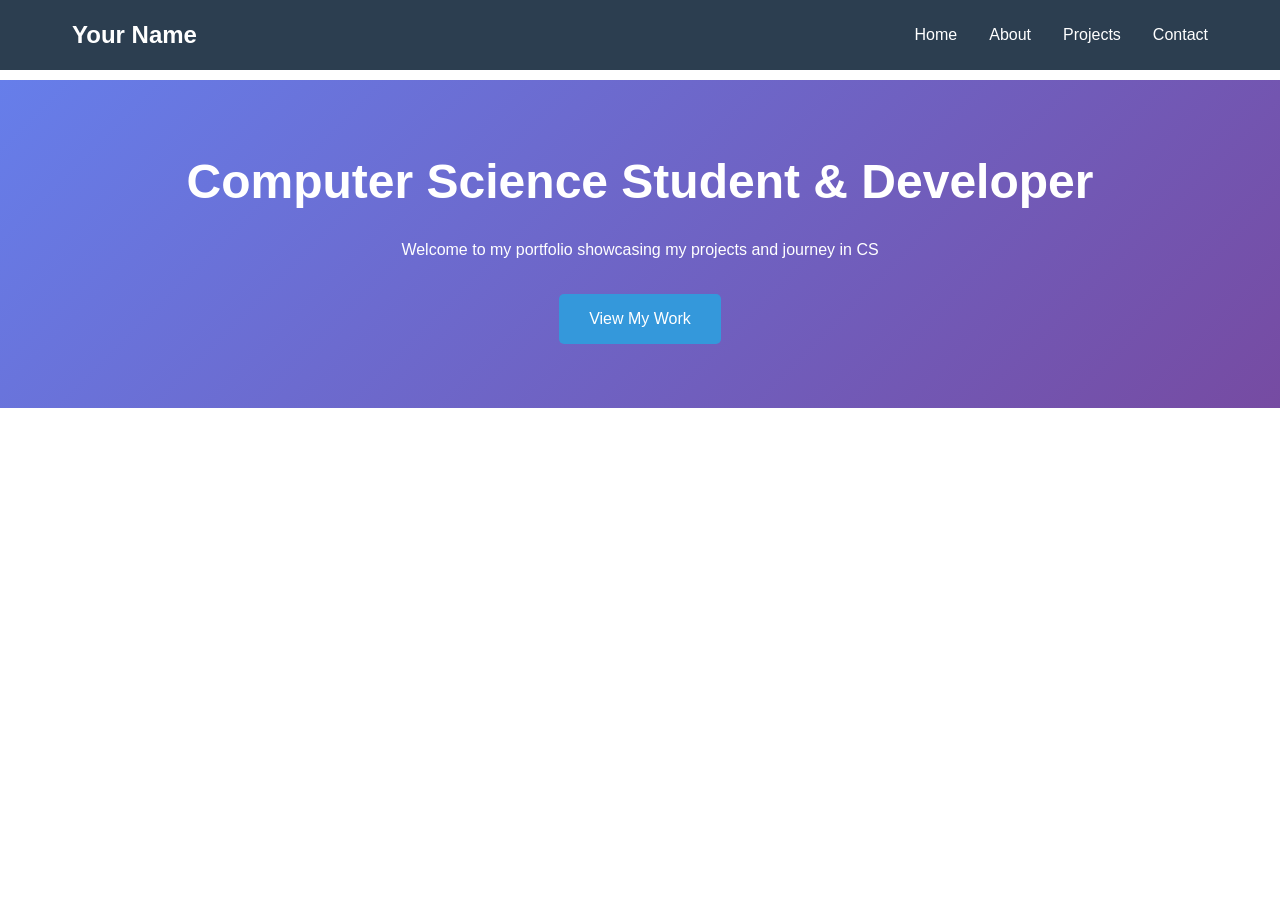
==== index.html @ 5c7708d4 "initial portfolio setup" ====
<!DOCTYPE html>
<html lang="en">
<head>
    <meta charset="UTF-8">
    <meta name="viewport" content="width=device-width, initial-scale=1.0">
    <title>Your Name - CS Portfolio</title>
    <link rel="stylesheet" href="css/style.css">
</head>
<body>
    <nav>
        <div class="nav-container">
            <h1>Your Name</h1>
            <ul>
                <li><a href="index.html">Home</a></li>
                <li><a href="about.html">About</a></li>
                <li><a href="projects.html">Projects</a></li>
                <li><a href="contact.html">Contact</a></li>
            </ul>
        </div>
    </nav>
    
    <main>
        <section class="hero">
            <h1>Computer Science Student & Developer</h1>
            <p>Welcome to my portfolio showcasing my projects and journey in CS</p>
            <a href="projects.html" class="cta-button">View My Work</a>
        </section>
    </main>
    
    <script src="js/script.js"></script>
</body>
</html>
---- css/style.css ----
* {
    margin: 0;
    padding: 0;
    box-sizing: border-box;
}

body {
    font-family: -apple-system, BlinkMacSystemFont, 'Segoe UI', Roboto, sans-serif;
    line-height: 1.6;
    color: #333;
}

nav {
    background: #2c3e50;
    color: white;
    padding: 1rem 0;
    position: fixed;
    top: 0;
    width: 100%;
    z-index: 1000;
}

.nav-container {
    max-width: 1200px;
    margin: 0 auto;
    padding: 0 2rem;
    display: flex;
    justify-content: space-between;
    align-items: center;
}

nav ul {
    display: flex;
    list-style: none;
    gap: 2rem;
}

nav a {
    color: white;
    text-decoration: none;
    transition: color 0.3s;
}

nav a:hover {
    color: #3498db;
}

main {
    margin-top: 80px;
}

.hero {
    text-align: center;
    padding: 4rem 2rem;
    background: linear-gradient(135deg, #667eea 0%, #764ba2 100%);
    color: white;
}

.hero h1 {
    font-size: 3rem;
    margin-bottom: 1rem;
}

.cta-button {
    display: inline-block;
    background: #3498db;
    color: white;
    padding: 12px 30px;
    text-decoration: none;
    border-radius: 5px;
    margin-top: 2rem;
    transition: background 0.3s;
}

.cta-button:hover {
    background: #2980b9;
}
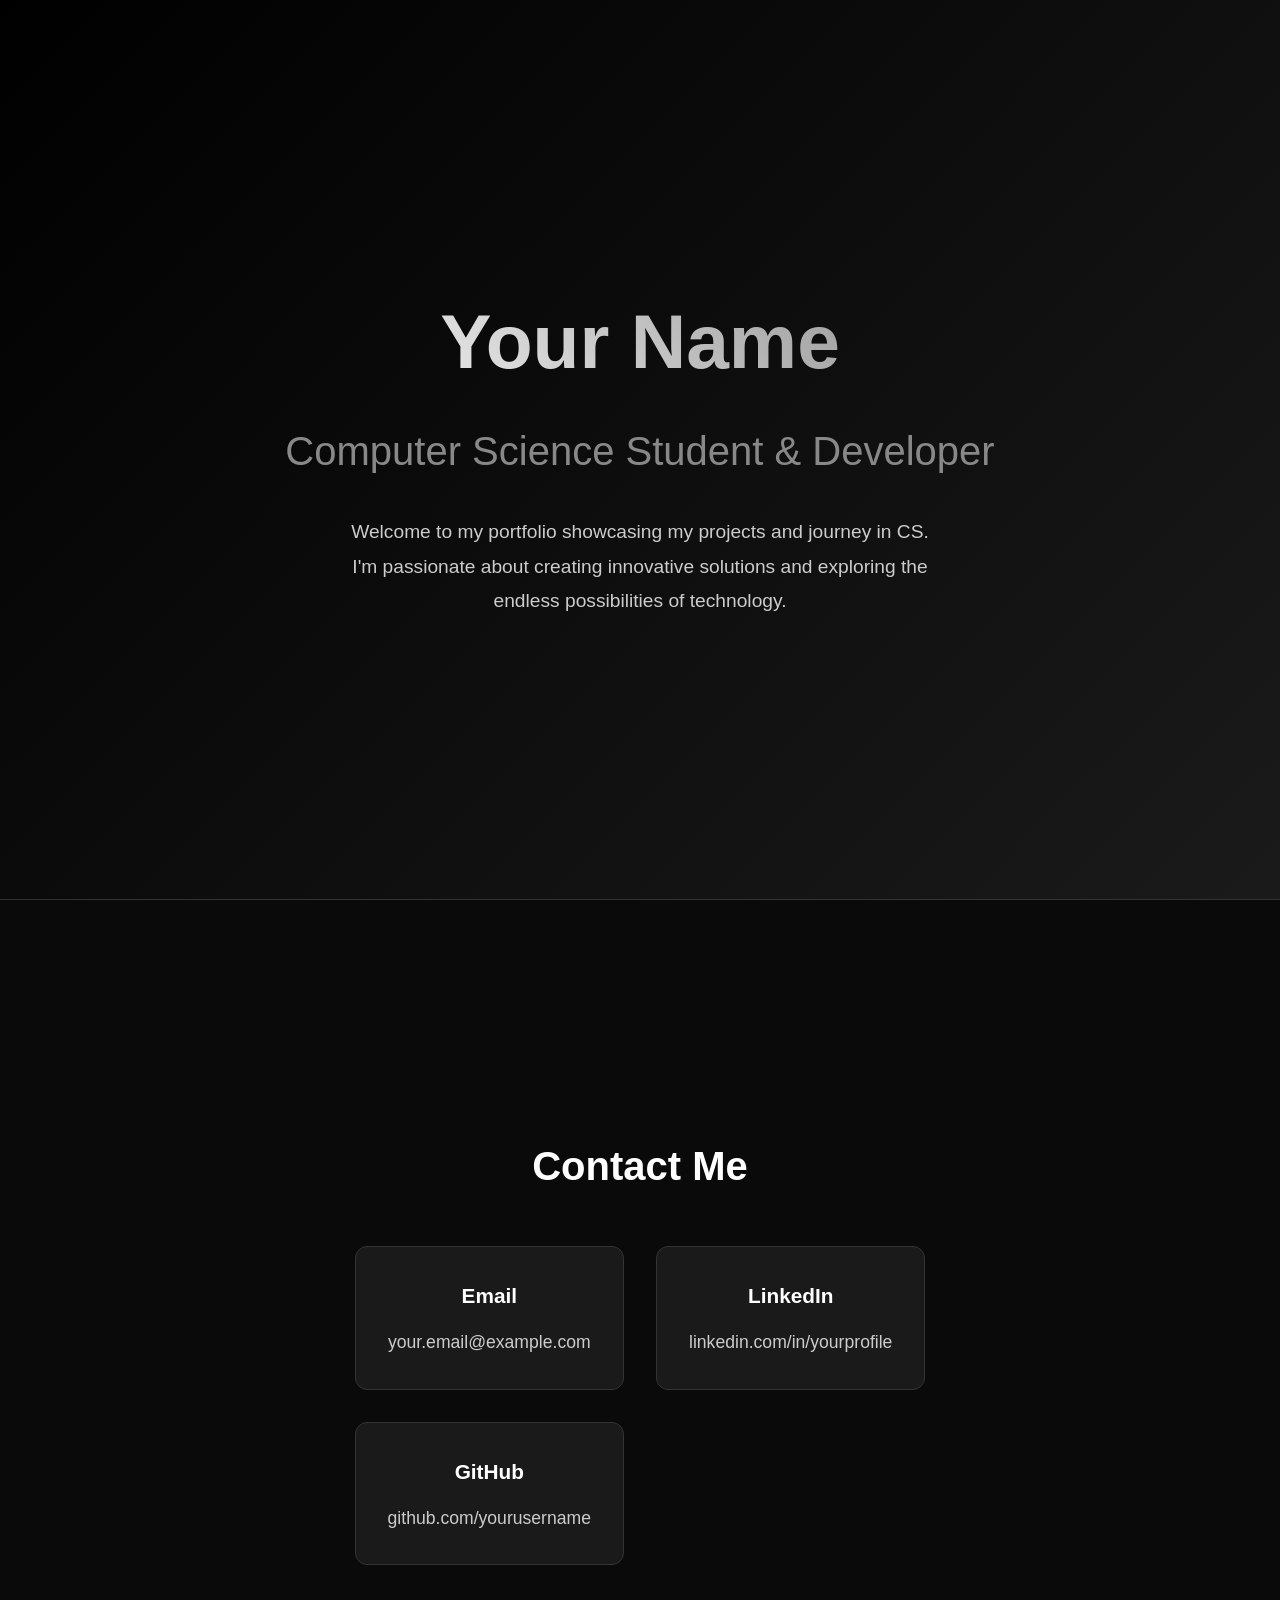
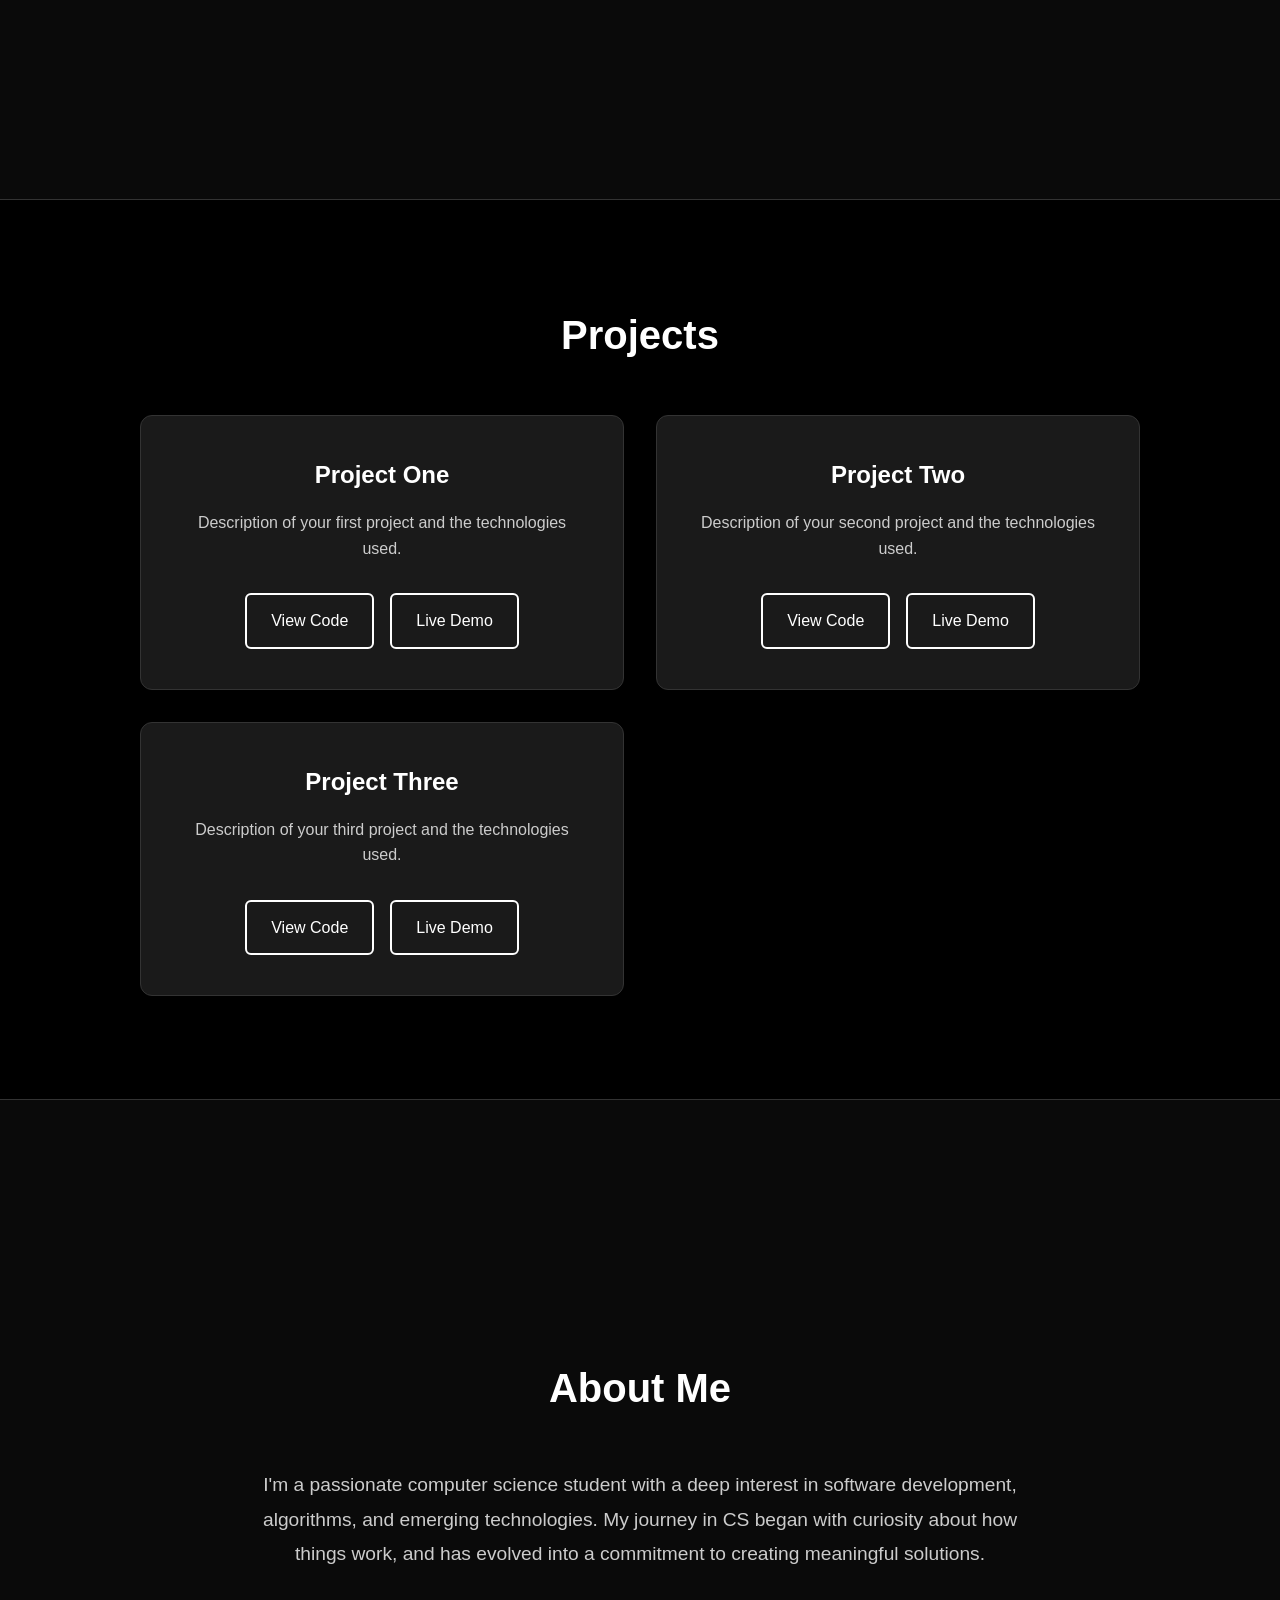
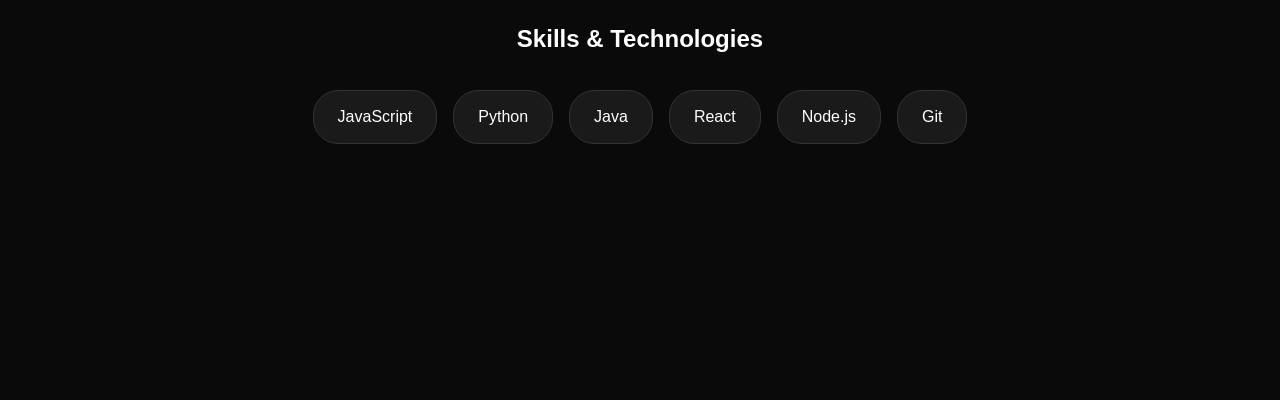
==== commit 2bfef724: "style improvments" ====
--- a/index.html
+++ b/index.html
@@ -7,23 +7,89 @@
     <link rel="stylesheet" href="css/style.css">
 </head>
 <body>
-    <nav>
-        <div class="nav-container">
-            <h1>Your Name</h1>
-            <ul>
-                <li><a href="index.html">Home</a></li>
-                <li><a href="about.html">About</a></li>
-                <li><a href="projects.html">Projects</a></li>
-                <li><a href="contact.html">Contact</a></li>
-            </ul>
-        </div>
-    </nav>
-    
     <main>
+        <!-- Name and Bio Section -->
         <section class="hero">
-            <h1>Computer Science Student & Developer</h1>
-            <p>Welcome to my portfolio showcasing my projects and journey in CS</p>
-            <a href="projects.html" class="cta-button">View My Work</a>
+            <div class="container">
+                <h1>Your Name</h1>
+                <h2>Computer Science Student & Developer</h2>
+                <p>Welcome to my portfolio showcasing my projects and journey in CS. I'm passionate about creating innovative solutions and exploring the endless possibilities of technology.</p>
+            </div>
+        </section>
+
+        <!-- Contact Section -->
+        <section class="contact">
+            <div class="container">
+                <h2>Contact Me</h2>
+                <div class="contact-info">
+                    <div class="contact-item">
+                        <h3>Email</h3>
+                        <p>your.email@example.com</p>
+                    </div>
+                    <div class="contact-item">
+                        <h3>LinkedIn</h3>
+                        <p>linkedin.com/in/yourprofile</p>
+                    </div>
+                    <div class="contact-item">
+                        <h3>GitHub</h3>
+                        <p>github.com/yourusername</p>
+                    </div>
+                </div>
+            </div>
+        </section>
+
+        <!-- Projects Section -->
+        <section class="projects">
+            <div class="container">
+                <h2>Projects</h2>
+                <div class="project-grid">
+                    <div class="project-card">
+                        <h3>Project One</h3>
+                        <p>Description of your first project and the technologies used.</p>
+                        <div class="project-links">
+                            <a href="#" class="project-link">View Code</a>
+                            <a href="#" class="project-link">Live Demo</a>
+                        </div>
+                    </div>
+                    <div class="project-card">
+                        <h3>Project Two</h3>
+                        <p>Description of your second project and the technologies used.</p>
+                        <div class="project-links">
+                            <a href="#" class="project-link">View Code</a>
+                            <a href="#" class="project-link">Live Demo</a>
+                        </div>
+                    </div>
+                    <div class="project-card">
+                        <h3>Project Three</h3>
+                        <p>Description of your third project and the technologies used.</p>
+                        <div class="project-links">
+                            <a href="#" class="project-link">View Code</a>
+                            <a href="#" class="project-link">Live Demo</a>
+                        </div>
+                    </div>
+                </div>
+            </div>
+        </section>
+
+        <!-- About Section -->
+        <section class="about">
+            <div class="container">
+                <h2>About Me</h2>
+                <div class="about-content">
+                    <p>I'm a passionate computer science student with a deep interest in software development, algorithms, and emerging technologies. My journey in CS began with curiosity about how things work, and has evolved into a commitment to creating meaningful solutions.</p>
+                    <div class="skills">
+                        <h3>Skills & Technologies</h3>
+                        <div class="skill-tags">
+                            <span class="skill-tag">JavaScript</span>
+                            <span class="skill-tag">Python</span>
+                            <span class="skill-tag">Java</span>
+                            <span class="skill-tag">React</span>
+                            <span class="skill-tag">Node.js</span>
+                            <span class="skill-tag">Git</span>
+                        </div>
+                    </div>
+                </div>
+            </div>
         </section>
     </main>
     
--- a/css/style.css
+++ b/css/style.css
@@ -4,74 +4,253 @@
     box-sizing: border-box;
 }
 
+html {
+    scroll-behavior: smooth;
+}
+
 body {
     font-family: -apple-system, BlinkMacSystemFont, 'Segoe UI', Roboto, sans-serif;
     line-height: 1.6;
-    color: #333;
-}
-
-nav {
-    background: #2c3e50;
-    color: white;
-    padding: 1rem 0;
-    position: fixed;
-    top: 0;
-    width: 100%;
-    z-index: 1000;
-}
-
-.nav-container {
+    color: #e0e0e0;
+    background-color: #000000;
+    overflow-x: hidden;
+}
+
+.container {
     max-width: 1200px;
     margin: 0 auto;
     padding: 0 2rem;
+}
+
+section {
+    min-height: 100vh;
     display: flex;
-    justify-content: space-between;
     align-items: center;
-}
-
-nav ul {
+    justify-content: center;
+    padding: 4rem 0;
+    text-align: center;
+}
+
+/* Hero Section */
+.hero {
+    background: linear-gradient(135deg, #000000 0%, #1a1a1a 100%);
+    border-bottom: 1px solid #333;
+}
+
+.hero h1 {
+    font-size: clamp(3rem, 6vw, 5rem);
+    margin-bottom: 1rem;
+    background: linear-gradient(45deg, #ffffff, #888888);
+    -webkit-background-clip: text;
+    -webkit-text-fill-color: transparent;
+    background-clip: text;
+    font-weight: 700;
+}
+
+.hero h2 {
+    font-size: clamp(1.5rem, 4vw, 2.5rem);
+    margin-bottom: 2rem;
+    color: #888888;
+    font-weight: 300;
+}
+
+.hero p {
+    font-size: 1.2rem;
+    max-width: 600px;
+    margin: 0 auto;
+    color: #cccccc;
+    line-height: 1.8;
+}
+
+/* Contact Section */
+.contact {
+    background: #0a0a0a;
+    border-bottom: 1px solid #333;
+}
+
+.contact h2 {
+    font-size: 2.5rem;
+    margin-bottom: 3rem;
+    color: #ffffff;
+}
+
+.contact-info {
+    display: grid;
+    grid-template-columns: repeat(auto-fit, minmax(250px, 1fr));
+    gap: 2rem;
+    max-width: 800px;
+    margin: 0 auto;
+}
+
+.contact-item {
+    background: #1a1a1a;
+    padding: 2rem;
+    border-radius: 12px;
+    border: 1px solid #333;
+    transition: transform 0.3s ease, border-color 0.3s ease;
+}
+
+.contact-item:hover {
+    transform: translateY(-5px);
+    border-color: #555;
+}
+
+.contact-item h3 {
+    color: #ffffff;
+    margin-bottom: 1rem;
+    font-size: 1.3rem;
+}
+
+.contact-item p {
+    color: #cccccc;
+    font-size: 1.1rem;
+}
+
+/* Projects Section */
+.projects {
+    background: #000000;
+    border-bottom: 1px solid #333;
+}
+
+.projects h2 {
+    font-size: 2.5rem;
+    margin-bottom: 3rem;
+    color: #ffffff;
+}
+
+.project-grid {
+    display: grid;
+    grid-template-columns: repeat(auto-fit, minmax(350px, 1fr));
+    gap: 2rem;
+    max-width: 1000px;
+    margin: 0 auto;
+}
+
+.project-card {
+    background: #1a1a1a;
+    padding: 2.5rem;
+    border-radius: 12px;
+    border: 1px solid #333;
+    transition: transform 0.3s ease, border-color 0.3s ease;
+}
+
+.project-card:hover {
+    transform: translateY(-8px);
+    border-color: #555;
+}
+
+.project-card h3 {
+    color: #ffffff;
+    margin-bottom: 1rem;
+    font-size: 1.5rem;
+}
+
+.project-card p {
+    color: #cccccc;
+    margin-bottom: 2rem;
+    line-height: 1.6;
+}
+
+.project-links {
     display: flex;
-    list-style: none;
-    gap: 2rem;
-}
-
-nav a {
-    color: white;
+    gap: 1rem;
+    justify-content: center;
+}
+
+.project-link {
+    padding: 0.8rem 1.5rem;
+    background: transparent;
+    color: #ffffff;
     text-decoration: none;
-    transition: color 0.3s;
-}
-
-nav a:hover {
-    color: #3498db;
-}
-
-main {
-    margin-top: 80px;
-}
-
-.hero {
-    text-align: center;
-    padding: 4rem 2rem;
-    background: linear-gradient(135deg, #667eea 0%, #764ba2 100%);
-    color: white;
-}
-
-.hero h1 {
-    font-size: 3rem;
-    margin-bottom: 1rem;
-}
-
-.cta-button {
-    display: inline-block;
-    background: #3498db;
-    color: white;
-    padding: 12px 30px;
-    text-decoration: none;
-    border-radius: 5px;
-    margin-top: 2rem;
-    transition: background 0.3s;
-}
-
-.cta-button:hover {
-    background: #2980b9;
+    border: 2px solid #ffffff;
+    border-radius: 6px;
+    transition: all 0.3s ease;
+    font-weight: 500;
+}
+
+.project-link:hover {
+    background: #ffffff;
+    color: #000000;
+}
+
+/* About Section */
+.about {
+    background: #0a0a0a;
+    min-height: 100vh;
+}
+
+.about h2 {
+    font-size: 2.5rem;
+    margin-bottom: 3rem;
+    color: #ffffff;
+}
+
+.about-content {
+    max-width: 800px;
+    margin: 0 auto;
+}
+
+.about p {
+    font-size: 1.2rem;
+    color: #cccccc;
+    margin-bottom: 3rem;
+    line-height: 1.8;
+}
+
+.skills h3 {
+    color: #ffffff;
+    margin-bottom: 2rem;
+    font-size: 1.5rem;
+}
+
+.skill-tags {
+    display: flex;
+    flex-wrap: wrap;
+    gap: 1rem;
+    justify-content: center;
+}
+
+.skill-tag {
+    background: #1a1a1a;
+    color: #ffffff;
+    padding: 0.8rem 1.5rem;
+    border-radius: 25px;
+    border: 1px solid #333;
+    font-weight: 500;
+    transition: all 0.3s ease;
+}
+
+.skill-tag:hover {
+    background: #333;
+    border-color: #555;
+    transform: scale(1.05);
+}
+
+/* Mobile Responsiveness */
+@media (max-width: 768px) {
+    .container {
+        padding: 0 1rem;
+    }
+    
+    section {
+        padding: 2rem 0;
+        min-height: auto;
+    }
+    
+    .contact-info {
+        grid-template-columns: 1fr;
+    }
+    
+    .project-grid {
+        grid-template-columns: 1fr;
+    }
+    
+    .project-links {
+        flex-direction: column;
+        align-items: center;
+    }
+    
+    .skill-tags {
+        justify-content: center;
+    }
 }
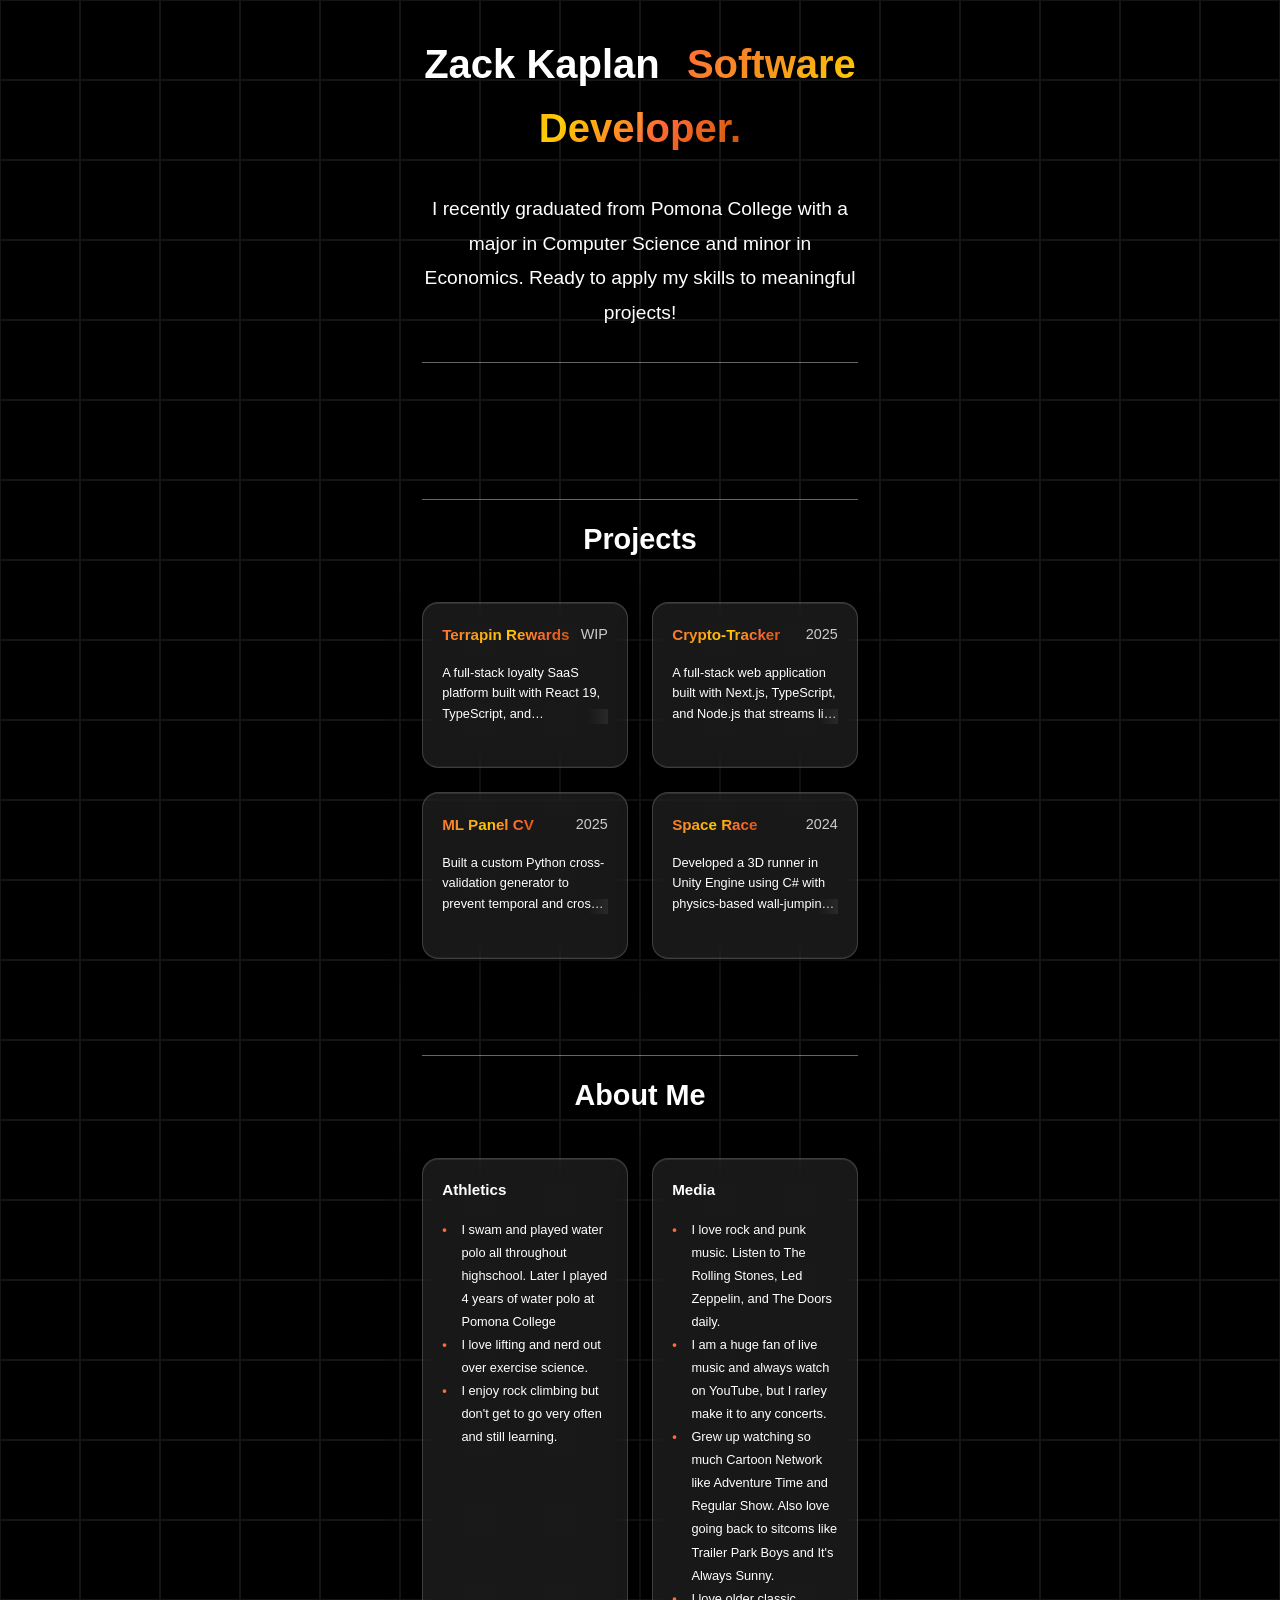
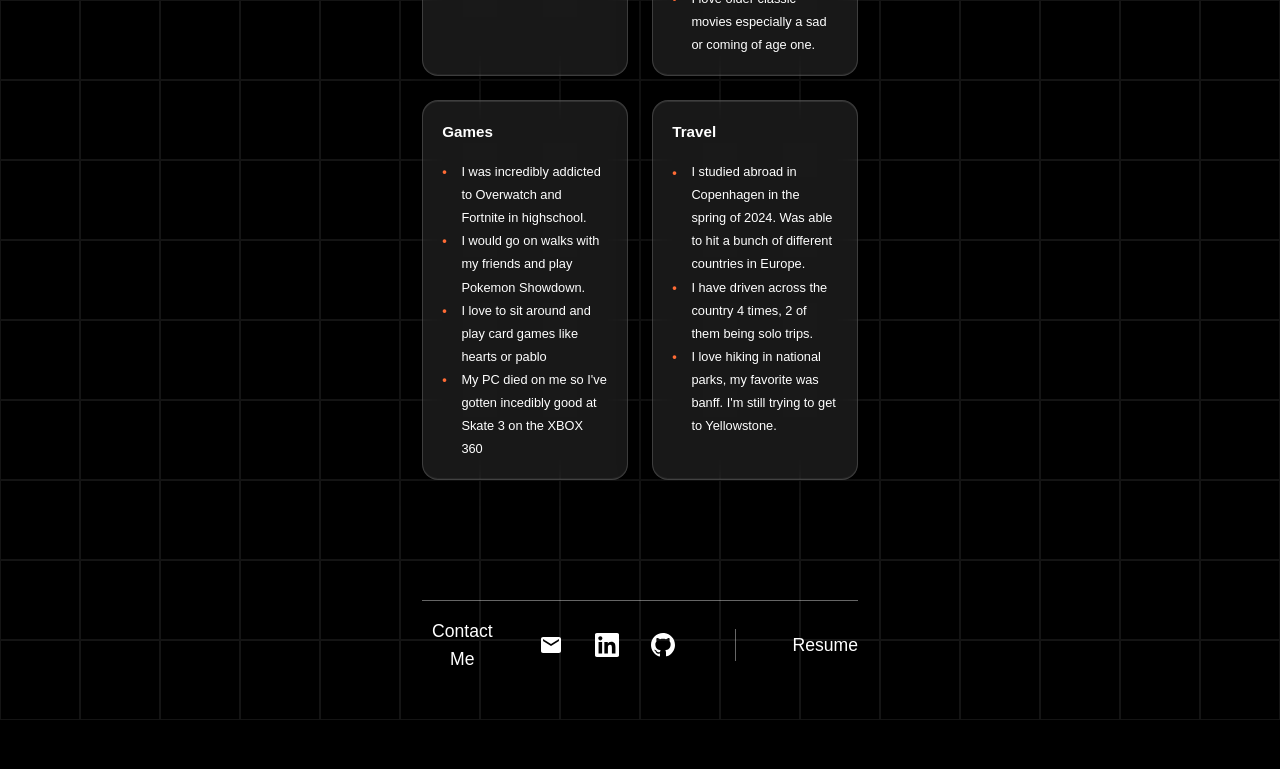
==== commit de34397b: "add portfolio files" ====
--- a/index.html
+++ b/index.html
@@ -3,70 +3,75 @@
 <head>
     <meta charset="UTF-8">
     <meta name="viewport" content="width=device-width, initial-scale=1.0">
-    <title>Your Name - CS Portfolio</title>
+    <title>Zack Kaplan - CS Portfolio</title>
     <link rel="stylesheet" href="css/style.css">
 </head>
 <body>
     <main>
-        <!-- Name and Bio Section -->
+    <div id="grid-background"></div>
         <section class="hero">
             <div class="container">
-                <h1>Your Name</h1>
-                <h2>Computer Science Student & Developer</h2>
-                <p>Welcome to my portfolio showcasing my projects and journey in CS. I'm passionate about creating innovative solutions and exploring the endless possibilities of technology.</p>
-            </div>
-        </section>
+                <div class="hero-title">
+                    <span class="name">Zack Kaplan</span>
+                    <span class="title">Software Developer.</span>
+                </div>
 
-        <!-- Contact Section -->
-        <section class="contact">
-            <div class="container">
-                <h2>Contact Me</h2>
-                <div class="contact-info">
-                    <div class="contact-item">
-                        <h3>Email</h3>
-                        <p>your.email@example.com</p>
-                    </div>
-                    <div class="contact-item">
-                        <h3>LinkedIn</h3>
-                        <p>linkedin.com/in/yourprofile</p>
-                    </div>
-                    <div class="contact-item">
-                        <h3>GitHub</h3>
-                        <p>github.com/yourusername</p>
-                    </div>
-                </div>
+                <p>I recently graduated from Pomona College with a major in Computer Science and minor in Economics. Ready to apply my skills to meaningful projects!</p>
+
+                <div class="section-divider"></div>
             </div>
         </section>
 
         <!-- Projects Section -->
         <section class="projects">
             <div class="container">
+                <div class="section-divider"></div>
                 <h2>Projects</h2>
                 <div class="project-grid">
                     <div class="project-card">
-                        <h3>Project One</h3>
-                        <p>Description of your first project and the technologies used.</p>
-                        <div class="project-links">
-                            <a href="#" class="project-link">View Code</a>
-                            <a href="#" class="project-link">Live Demo</a>
+                        <div class="project-header">
+                            <h3><a href="https://terrapinrewards.netlify.app/" class="project-title-link" target="_blank" rel="noopener noreferrer">Terrapin Rewards</a></h3>
+                            <span class="project-year">WIP</span>
                         </div>
+                        <div class="project-description">
+                            <p class="description-text" onclick="toggleExpansion(this)">A full-stack loyalty SaaS platform built with React 19, TypeScript, and TailwindCSS, powered by Supabase (PostgreSQL with PostGIS). Features geolocation-based QR check-ins, automated referral tracking, and real-time analytics for businesses and customers. Integrates Square API for payments and MapLibre GL for interactive maps. Implements security-first architecture with Row-Level Security policies, server-side RPC functions, audit logging, and rate limiting, deployed on Netlify.</p>
+                        </div>
+                        <div class="collapse-note" style="display: none;">Click to collapse</div>
                     </div>
                     <div class="project-card">
-                        <h3>Project Two</h3>
-                        <p>Description of your second project and the technologies used.</p>
-                        <div class="project-links">
-                            <a href="#" class="project-link">View Code</a>
-                            <a href="#" class="project-link">Live Demo</a>
+                        <div class="project-header">
+                            <h3><a href="https://crypto-price-tracker-frontend.onrender.com/" class="project-title-link" target="_blank" rel="noopener noreferrer">Crypto-Tracker</a></h3>
+                            <span class="project-year">2025</span>
                         </div>
+                        <div class="project-description">
+                            <p class="description-text" onclick="toggleExpansion(this)">A full-stack web application built with Next.js, TypeScript, and Node.js that streams live cryptocurrency prices from TradingView. Features real-time updates via ConnectRPC, automated web scraping with Playwright, and efficient resource sharing to support concurrent clients. Implements push-based streaming for low-latency price delivery and scalable backend architecture. Built with pnpm workspaces for monorepo management.</p>
+                        </div>
+                        <div class="collapse-note" style="display: none;">Click to collapse</div>
                     </div>
                     <div class="project-card">
-                        <h3>Project Three</h3>
-                        <p>Description of your third project and the technologies used.</p>
-                        <div class="project-links">
-                            <a href="#" class="project-link">View Code</a>
-                            <a href="#" class="project-link">Live Demo</a>
+                        <div class="project-header">
+                            <h3><a href="https://colab.research.google.com/drive/1V5V5yiBL784Y5FE-NpmjjHkPz0cgjAEJ#scrollTo=rnVoMXD3154p" class="project-title-link" target="_blank" rel="noopener noreferrer"> ML Panel CV </a></h3>
+                            <span class="project-year">2025</span>
                         </div>
+                        <div class="project-description">
+                            <p class="description-text" onclick="toggleExpansion(this)">Built a custom Python cross-validation generator to prevent temporal and cross-sectional leakage when evaluating ML models on 250K+ panel observations. Extended Scikit-learn's API to enforce strict group and temporal boundaries while implementing comprehensive preprocessing pipeline with heteroskedasticity testing and imputation. Trained Linear Regression, Decision Tree, and XGBoost models using GridSearchCV to demonstrate impact of proper data partitioning on model performance.</p>
+                        </div>
+                        <div class="collapse-note" style="display: none;">Click to collapse</div>
                     </div>
+                    <div class="project-card project-card-with-hover">
+                        <div class="project-header">
+                            <h3><a href="assets/SpaceRaceBuild.zip" class="project-title-link" download>Space Race</a></h3>
+                            <span class="project-year">2024</span>
+                        </div>
+                        <div class="project-description">
+                            <p class="description-text" onclick="toggleExpansion(this)">Developed a 3D runner in Unity Engine using C# with physics-based wall-jumping mechanics and gravity-shifting between perpendicular surfaces. Implemented dynamic obstacle generation system, collision detection, and player movement controls that allow seamless transitions between floor, wall, and ceiling gameplay. Collaborated with team members through GitHub for version control and feature integration.</p>
+                        </div>
+                        <div class="collapse-note" style="display: none;">Click to collapse</div>
+                    </div>
+                </div>
+                <div class="hover-image-popup">
+                    <img src="assets/space-race-screenshot.png" alt="Space Race Game Screenshot">
+                    <p class="hover-note">Click link to download game! (No Malware I promise)</p>
                 </div>
             </div>
         </section>
@@ -74,25 +79,77 @@
         <!-- About Section -->
         <section class="about">
             <div class="container">
+                <div class="section-divider"></div>
                 <h2>About Me</h2>
-                <div class="about-content">
-                    <p>I'm a passionate computer science student with a deep interest in software development, algorithms, and emerging technologies. My journey in CS began with curiosity about how things work, and has evolved into a commitment to creating meaningful solutions.</p>
-                    <div class="skills">
-                        <h3>Skills & Technologies</h3>
-                        <div class="skill-tags">
-                            <span class="skill-tag">JavaScript</span>
-                            <span class="skill-tag">Python</span>
-                            <span class="skill-tag">Java</span>
-                            <span class="skill-tag">React</span>
-                            <span class="skill-tag">Node.js</span>
-                            <span class="skill-tag">Git</span>
-                        </div>
+                <div class="about-grid">
+                    <div class="about-card">
+                        <h3>Athletics</h3>
+                        <ul>
+                            <li> I swam and played water polo all throughout highschool. Later I played 4 years of water polo at Pomona College</li>
+                            <li>I love lifting and nerd out over exercise science.</li>
+                            <li>I enjoy rock climbing but don't get to go very often and still learning. </li>
+                        </ul>
+                    </div>
+                    <div class="about-card">
+                        <h3>Media</h3>
+                        <ul>
+                            <li>I love rock and punk music. Listen to The Rolling Stones, Led Zeppelin, and The Doors daily.</li>
+                            <li>I am a huge fan of live music and always watch on YouTube, but I rarley make it to any concerts. </li>
+                            <li>Grew up watching so much Cartoon Network like Adventure Time and Regular Show. Also love going back to sitcoms like Trailer Park Boys and It's Always Sunny.</li>
+                            <li>I love older classic movies especially a sad or coming of age one. </li>
+                        </ul>
+                    </div>
+                    <div class="about-card">
+                        <h3>Games</h3>
+                        <ul>
+                            <li>I was incredibly addicted to Overwatch and Fortnite in highschool.</li>
+                            <li>I would go on walks with my friends and play Pokemon Showdown.</li>
+                            <li>I love to sit around and play card games like hearts or pablo</li>
+                            <li>My PC died on me so I've gotten incedibly good at Skate 3 on the XBOX 360</li>
+                        </ul>
+                    </div>
+                    <div class="about-card">
+                        <h3>Travel</h3>
+                        <ul>
+                            <li>I studied abroad in Copenhagen in the spring of 2024. Was able to hit a bunch of different countries in Europe.</li>
+                            <li>I have driven across the country 4 times, 2 of them being solo trips.</li>
+                            <li>I love hiking in national parks, my favorite was banff. I'm still trying to get to Yellowstone.</li>
+                        </ul>
                     </div>
                 </div>
             </div>
         </section>
+
+        <!-- Contact Section -->
+        <section class="contact">
+            <div class="container">
+                <div class="section-divider"></div>
+                <div class="contact-section">
+                    <span class="contact-text">Contact Me</span>
+                    <div class="contact-icons">
+                        <a href="mailto:your.email@example.com" class="contact-icon">
+                            <svg width="24" height="24" viewBox="0 0 24 24" fill="currentColor">
+                                <path d="M20 4H4c-1.1 0-1.99.9-1.99 2L2 18c0 1.1.89 2 2 2h16c1.1 0 2-.9 2-2V6c0-1.1-.9-2-2-2zm0 4l-8 5-8-5V6l8 5 8-5v2z"/>
+                            </svg>
+                        </a>
+                        <a href="https://www.linkedin.com/in/zachary-kaplan-3bb703273/" class="contact-icon">
+                            <svg width="24" height="24" viewBox="0 0 24 24" fill="currentColor">
+                                <path d="M20.447 20.452h-3.554v-5.569c0-1.328-.027-3.037-1.852-3.037-1.853 0-2.136 1.445-2.136 2.939v5.667H9.351V9h3.414v1.561h.046c.477-.9 1.637-1.85 3.37-1.85 3.601 0 4.267 2.37 4.267 5.455v6.286zM5.337 7.433c-1.144 0-2.063-.926-2.063-2.065 0-1.138.92-2.063 2.063-2.063 1.14 0 2.064.925 2.064 2.063 0 1.139-.925 2.065-2.064 2.065zm1.782 13.019H3.555V9h3.564v11.452zM22.225 0H1.771C.792 0 0 .774 0 1.729v20.542C0 23.227.792 24 1.771 24h20.451C23.2 24 24 23.227 24 22.271V1.729C24 .774 23.2 0 22.222 0h.003z"/>
+                            </svg>
+                        </a>
+                        <a href="https://github.com/zkaplan1103" class="contact-icon">
+                            <svg width="24" height="24" viewBox="0 0 24 24" fill="currentColor">
+                                <path d="M12 0c-6.626 0-12 5.373-12 12 0 5.302 3.438 9.8 8.207 11.387.599.111.793-.261.793-.577v-2.234c-3.338.726-4.033-1.416-4.033-1.416-.546-1.387-1.333-1.756-1.333-1.756-1.089-.745.083-.729.083-.729 1.205.084 1.839 1.237 1.839 1.237 1.07 1.834 2.807 1.304 3.492.997.107-.775.418-1.305.762-1.604-2.665-.305-5.467-1.334-5.467-5.931 0-1.311.469-2.381 1.236-3.221-.124-.303-.535-1.524.117-3.176 0 0 1.008-.322 3.301 1.23.957-.266 1.983-.399 3.003-.404 1.02.005 2.047.138 3.006.404 2.291-1.552 3.297-1.23 3.297-1.30.653 1.653.242 2.874.118 3.176.77.84 1.235 1.911 1.235 3.221 0 4.609-2.807 5.624-5.479 5.921.43.372.823 1.102.823 2.222v3.293c0 .319.192.694.801.576 4.765-1.589 8.199-6.086 8.199-11.386 0-6.627-5.373-12-12-12z"/>
+                            </svg>
+                        </a>
+                    </div>
+                    <div class="contact-divider"></div>
+                    <a href="assets/Zachary_Kaplan_Resume.pdf" class="resume-button" target="_blank">Resume</a>
+                </div>
+            </div>
+        </section>
     </main>
-    
+
     <script src="js/script.js"></script>
 </body>
 </html>
--- a/css/style.css
+++ b/css/style.css
@@ -11,144 +11,371 @@
 body {
     font-family: -apple-system, BlinkMacSystemFont, 'Segoe UI', Roboto, sans-serif;
     line-height: 1.6;
-    color: #e0e0e0;
+    color: #ffffff;
     background-color: #000000;
     overflow-x: hidden;
+    position: relative;
+}
+
+main {
+    position: relative;
+}
+
+/* Interactive Grid Background */
+#grid-background {
+    position: absolute;
+    top: 0;
+    left: 0;
+    width: 100%;
+    height: 100%;
+    z-index: 0;
+    pointer-events: none;
+}
+
+.grid-cell {
+    position: absolute;
+    border: 1px solid rgba(255, 255, 255, 0.08);
+    transition: background-color 0.3s ease, box-shadow 0.3s ease, border-color 0.3s ease;
+    pointer-events: none;
+    background-color: transparent;
+}
+
+.grid-cell.active {
+    background-color: rgba(255, 107, 53, 0.2);
+    box-shadow: 0 0 30px rgba(255, 107, 53, 0.5), inset 0 0 30px rgba(255, 107, 53, 0.3);
+    border: 1px solid rgba(255, 107, 53, 0.6);
 }
 
 .container {
-    max-width: 1200px;
+    max-width: 500px;
     margin: 0 auto;
     padding: 0 2rem;
+    text-align: center;
 }
 
 section {
-    min-height: 100vh;
     display: flex;
     align-items: center;
     justify-content: center;
-    padding: 4rem 0;
-    text-align: center;
+    padding: 2rem 0;
+    background-color: #000000;
+    margin-bottom: 4rem;
 }
 
 /* Hero Section */
 .hero {
-    background: linear-gradient(135deg, #000000 0%, #1a1a1a 100%);
-    border-bottom: 1px solid #333;
-}
-
-.hero h1 {
-    font-size: clamp(3rem, 6vw, 5rem);
-    margin-bottom: 1rem;
-    background: linear-gradient(45deg, #ffffff, #888888);
+    background-color: #000000;
+    padding: 2rem 0;
+}
+
+.hero-title {
+    font-size: clamp(1.5rem, 4vw, 2.5rem);
+    margin-bottom: 2rem;
+    text-align: center;
+    font-weight: 900;
+    width: 100%;
+    max-width: 500px;
+    margin-left: auto;
+    margin-right: auto;
+}
+
+.name {
+    color: #ffffff;
+    margin-right: 1rem;
+    font-weight: 900;
+}
+
+.title {
+    background: linear-gradient(135deg, #ff6b35 0%, #f7931e 25%, #ffcc02 50%, #ff6b35 75%, #cc5500 100%);
     -webkit-background-clip: text;
     -webkit-text-fill-color: transparent;
     background-clip: text;
-    font-weight: 700;
-}
-
-.hero h2 {
-    font-size: clamp(1.5rem, 4vw, 2.5rem);
-    margin-bottom: 2rem;
-    color: #888888;
-    font-weight: 300;
+    font-weight: 900;
 }
 
 .hero p {
     font-size: 1.2rem;
-    max-width: 600px;
-    margin: 0 auto;
-    color: #cccccc;
+    max-width: 500px;
+    margin: 0 auto 2rem auto;
+    color: #ffffff;
     line-height: 1.8;
-}
-
-/* Contact Section */
-.contact {
-    background: #0a0a0a;
-    border-bottom: 1px solid #333;
-}
-
-.contact h2 {
-    font-size: 2.5rem;
-    margin-bottom: 3rem;
-    color: #ffffff;
-}
-
-.contact-info {
-    display: grid;
-    grid-template-columns: repeat(auto-fit, minmax(250px, 1fr));
+    text-align: center;
+}
+
+.contact-section {
+    display: flex;
+    align-items: center;
+    justify-content: center;
     gap: 2rem;
-    max-width: 800px;
-    margin: 0 auto;
-}
-
-.contact-item {
-    background: #1a1a1a;
-    padding: 2rem;
-    border-radius: 12px;
-    border: 1px solid #333;
-    transition: transform 0.3s ease, border-color 0.3s ease;
-}
-
-.contact-item:hover {
-    transform: translateY(-5px);
-    border-color: #555;
-}
-
-.contact-item h3 {
-    color: #ffffff;
-    margin-bottom: 1rem;
-    font-size: 1.3rem;
-}
-
-.contact-item p {
-    color: #cccccc;
+    margin-top: 1rem;
+}
+
+.contact-text {
+    color: #ffffff;
     font-size: 1.1rem;
+    font-weight: 500;
+}
+
+.contact-icons {
+    display: flex;
+    gap: 1.5rem;
+}
+
+.contact-icon {
+    color: #ffffff;
+    transition: color 0.3s ease, transform 0.3s ease;
+    display: flex;
+    align-items: center;
+    justify-content: center;
+    width: 32px;
+    height: 32px;
+}
+
+.contact-icon:hover {
+    color: #ff6b35;
+    transform: scale(1.2);
+}
+
+.contact-icon svg {
+    width: 24px;
+    height: 24px;
+}
+
+.contact-divider {
+    width: 2px;
+    height: 32px;
+    background-color: #666666;
+    margin: 0 1.5rem;
+}
+
+.resume-button {
+    color: #ffffff;
+    text-decoration: none;
+    font-size: 1.1rem;
+    font-weight: 500;
+    transition: color 0.3s ease, transform 0.3s ease;
+}
+
+.resume-button:hover, .resume-button:active {
+    color: #ff6b35;
+    transform: scale(1.2);
+}
+
+.section-divider {
+    width: 100%;
+    max-width: 500px;
+    height: 1px;
+    background-color: #666666;
+    margin: 1rem auto;
 }
 
 /* Projects Section */
 .projects {
-    background: #000000;
-    border-bottom: 1px solid #333;
+    background-color: #000000;
+    padding: 0.5rem 0;
 }
 
 .projects h2 {
-    font-size: 2.5rem;
-    margin-bottom: 3rem;
-    color: #ffffff;
+    font-size: 1.8rem;
+    margin-bottom: 2.5rem;
+    color: #ffffff;
+    text-align: center;
+    font-weight: 600;
 }
 
 .project-grid {
     display: grid;
-    grid-template-columns: repeat(auto-fit, minmax(350px, 1fr));
-    gap: 2rem;
-    max-width: 1000px;
+    grid-template-columns: 1fr 1fr;
+    gap: 1.5rem;
+    width: 100%;
+    max-width: 500px;
     margin: 0 auto;
+    grid-auto-rows: auto;
+    align-items: start;
 }
 
 .project-card {
-    background: #1a1a1a;
-    padding: 2.5rem;
-    border-radius: 12px;
-    border: 1px solid #333;
-    transition: transform 0.3s ease, border-color 0.3s ease;
+    background: rgba(80, 80, 80, 0.3);
+    backdrop-filter: blur(12px);
+    border: 1px solid rgba(120, 120, 120, 0.4);
+    border-radius: 16px;
+    padding: 1.2rem;
+    box-shadow: 0 8px 32px rgba(0, 0, 0, 0.4), inset 0 1px 0 rgba(255, 255, 255, 0.1), inset 0 -1px 0 rgba(255, 255, 255, 0.05);
+    transition: border 0.3s ease, max-height 0.5s ease;
+    overflow: hidden;
+    max-height: 280px;
+    position: relative;
 }
 
 .project-card:hover {
-    transform: translateY(-8px);
-    border-color: #555;
+    box-shadow: 0 0 0 2px #ff6b35, 0 8px 32px rgba(0, 0, 0, 0.4), inset 0 1px 0 rgba(255, 255, 255, 0.1), inset 0 -1px 0 rgba(255, 255, 255, 0.05);
+}
+
+.project-header {
+    display: flex;
+    justify-content: space-between;
+    align-items: center;
+    margin-bottom: 1rem;
 }
 
 .project-card h3 {
     color: #ffffff;
-    margin-bottom: 1rem;
-    font-size: 1.5rem;
-}
-
-.project-card p {
+    font-size: 0.95rem;
+    font-weight: 600;
+    margin: 0;
+}
+
+.project-card h3 a {
+    text-decoration: none !important;
+    background: linear-gradient(135deg, #ff6b35 0%, #f7931e 25%, #ffcc02 50%, #ff6b35 75%, #cc5500 100%);
+    -webkit-background-clip: text;
+    -webkit-text-fill-color: transparent;
+    background-clip: text;
+    position: relative;
+}
+
+.project-card h3 a:link {
+    text-decoration: none !important;
+}
+
+.project-card h3 a:visited {
+    text-decoration: none !important;
+    background: linear-gradient(135deg, #ff6b35 0%, #f7931e 25%, #ffcc02 50%, #ff6b35 75%, #cc5500 100%);
+    -webkit-background-clip: text;
+    -webkit-text-fill-color: transparent;
+    background-clip: text;
+}
+
+.project-card h3 a::after {
+    content: '';
+    position: absolute;
+    left: 0;
+    bottom: -2px;
+    width: 100%;
+    height: 2px;
+    background: linear-gradient(135deg, #ff6b35 0%, #f7931e 25%, #ffcc02 50%, #ff6b35 75%, #cc5500 100%);
+    opacity: 0;
+    transition: opacity 0.3s ease;
+}
+
+.project-card h3 a:hover::after {
+    opacity: 1;
+}
+
+.project-card h3 a:active {
+    text-decoration: none !important;
+}
+
+.project-year {
     color: #cccccc;
-    margin-bottom: 2rem;
+    font-size: 0.9rem;
+    font-weight: 500;
+}
+
+.project-description {
+    margin-bottom: 1.5rem;
+    text-align: left;
+}
+
+.description-text {
+    color: #ffffff;
     line-height: 1.6;
+    font-size: 0.8rem;
+    margin: 0;
+    display: -webkit-box;
+    -webkit-line-clamp: 3;
+    -webkit-box-orient: vertical;
+    overflow: hidden;
+    text-overflow: ellipsis;
+    position: relative;
+}
+
+.description-text::after {
+    content: '';
+    position: absolute;
+    bottom: 0;
+    right: 0;
+    width: 20px;
+    height: 1.2em;
+    background: linear-gradient(to right, transparent, rgba(80, 80, 80, 0.3));
+    cursor: pointer;
+}
+
+.project-card.expanded .description-text {
+    display: block;
+    -webkit-line-clamp: unset;
+    -webkit-box-orient: unset;
+    overflow: visible;
+}
+
+.project-card.expanded .description-text::after {
+    display: none;
+}
+
+.read-more {
+    color: #aaaaaa;
+    cursor: pointer;
+    font-weight: 400;
+    font-size: 0.8rem;
+    position: absolute;
+    bottom: 0;
+    right: 0;
+    background: rgba(80, 80, 80, 0.3);
+    padding: 0 2px;
+}
+
+.collapse-note {
+    text-align: left;
+    color: #aaaaaa;
+    font-size: 0.8rem;
+    margin-top: 1rem;
+    cursor: pointer;
+    font-weight: 400;
+}
+
+/* Hover Image Popup for Space Race Card */
+.projects .container {
+    position: relative;
+}
+
+.project-card-with-hover {
+    position: relative;
+}
+
+.hover-image-popup {
+    position: absolute;
+    top: calc(280px + 1.5rem + 3.5rem);
+    left: calc(50% + (clamp(2rem, 5vw, 3.5rem) * 12 / 2) - 2rem);
+    opacity: 0;
+    pointer-events: none;
+    transition: opacity 0.3s ease;
+    z-index: 1000;
+    background: rgba(80, 80, 80, 0.3);
+    backdrop-filter: blur(12px);
+    border: 1px solid rgba(120, 120, 120, 0.4);
+    border-radius: 16px;
+    padding: 1.2rem;
+    box-shadow: 0 8px 32px rgba(0, 0, 0, 0.4), inset 0 1px 0 rgba(255, 255, 255, 0.1), inset 0 -1px 0 rgba(255, 255, 255, 0.05);
+    max-height: 280px;
+    width: calc((clamp(2rem, 5vw, 3.5rem) * 12 - 1.5rem) / 2);
+    overflow: hidden;
+}
+
+.hover-image-popup img {
+    width: 100%;
+    max-width: 400px;
+    height: auto;
+    border-radius: 8px;
+    display: block;
+    margin: 0 auto;
+}
+
+.hover-note {
+    color: #ffffff;
+    text-align: center;
+    margin-top: 1rem;
+    font-size: 0.8rem;
+    font-weight: 500;
 }
 
 .project-links {
@@ -158,72 +385,96 @@
 }
 
 .project-link {
-    padding: 0.8rem 1.5rem;
-    background: transparent;
+    padding: 0.7rem 1.2rem;
+    background: rgba(255, 255, 255, 0.1);
     color: #ffffff;
     text-decoration: none;
-    border: 2px solid #ffffff;
-    border-radius: 6px;
+    border: 1px solid rgba(255, 255, 255, 0.3);
+    border-radius: 8px;
+    font-weight: 500;
+    font-size: 0.9rem;
+    backdrop-filter: blur(5px);
     transition: all 0.3s ease;
-    font-weight: 500;
 }
 
 .project-link:hover {
-    background: #ffffff;
-    color: #000000;
+    background: rgba(255, 255, 255, 0.2);
+    border-color: rgba(255, 255, 255, 0.5);
+    transform: scale(1.05);
 }
 
 /* About Section */
 .about {
-    background: #0a0a0a;
-    min-height: 100vh;
+    background-color: #000000;
+    padding: 0.5rem 0;
 }
 
 .about h2 {
-    font-size: 2.5rem;
-    margin-bottom: 3rem;
-    color: #ffffff;
-}
-
-.about-content {
-    max-width: 800px;
+    font-size: 1.8rem;
+    margin-bottom: 2.5rem;
+    color: #ffffff;
+    text-align: center;
+}
+
+.about-grid {
+    display: grid;
+    grid-template-columns: 1fr 1fr;
+    gap: 1.5rem;
+    width: 100%;
+    max-width: 500px;
     margin: 0 auto;
 }
 
-.about p {
-    font-size: 1.2rem;
-    color: #cccccc;
-    margin-bottom: 3rem;
+.about-card {
+    background: rgba(80, 80, 80, 0.3);
+    backdrop-filter: blur(12px);
+    border: 1px solid rgba(120, 120, 120, 0.4);
+    border-radius: 16px;
+    padding: 1.2rem;
+    box-shadow: 0 8px 32px rgba(0, 0, 0, 0.4), inset 0 1px 0 rgba(255, 255, 255, 0.1), inset 0 -1px 0 rgba(255, 255, 255, 0.05);
+    transition: border 0.3s ease;
+    position: relative;
+    text-align: left;
+}
+
+.about-card:hover {
+    box-shadow: 0 0 0 2px #ff6b35, 0 8px 32px rgba(0, 0, 0, 0.4), inset 0 1px 0 rgba(255, 255, 255, 0.1), inset 0 -1px 0 rgba(255, 255, 255, 0.05);
+}
+
+.about-card h3 {
+    color: #ffffff;
+    font-size: 0.95rem;
+    font-weight: 600;
+    margin-bottom: 1rem;
+}
+
+.about-card p {
+    color: #ffffff;
+    line-height: 1.6;
+    font-size: 0.95rem;
+    margin: 0;
+}
+
+.about-card ul {
+    list-style: none;
+    padding: 0;
+    margin: 0;
+}
+
+.about-card li {
+    color: #ffffff;
     line-height: 1.8;
-}
-
-.skills h3 {
-    color: #ffffff;
-    margin-bottom: 2rem;
-    font-size: 1.5rem;
-}
-
-.skill-tags {
-    display: flex;
-    flex-wrap: wrap;
-    gap: 1rem;
-    justify-content: center;
-}
-
-.skill-tag {
-    background: #1a1a1a;
-    color: #ffffff;
-    padding: 0.8rem 1.5rem;
-    border-radius: 25px;
-    border: 1px solid #333;
-    font-weight: 500;
-    transition: all 0.3s ease;
-}
-
-.skill-tag:hover {
-    background: #333;
-    border-color: #555;
-    transform: scale(1.05);
+    font-size: 0.8rem;
+    padding-left: 1.2rem;
+    position: relative;
+}
+
+.about-card li::before {
+    content: "•";
+    color: #ff6b35;
+    font-weight: bold;
+    position: absolute;
+    left: 0;
 }
 
 /* Mobile Responsiveness */
@@ -231,26 +482,45 @@
     .container {
         padding: 0 1rem;
     }
-    
+
     section {
         padding: 2rem 0;
-        min-height: auto;
-    }
-    
-    .contact-info {
-        grid-template-columns: 1fr;
-    }
-    
+    }
+
     .project-grid {
         grid-template-columns: 1fr;
-    }
-    
+        gap: 1.5rem;
+    }
+
+    .about-grid {
+        grid-template-columns: 1fr;
+        gap: 1.5rem;
+    }
+
     .project-links {
         flex-direction: column;
         align-items: center;
-    }
-    
-    .skill-tags {
-        justify-content: center;
+        gap: 0.8rem;
+    }
+
+    /* Disable grid background on mobile */
+    #grid-background {
+        display: none;
+    }
+
+    /* Disable hover effects on mobile */
+    .project-card:hover,
+    .about-card:hover {
+        box-shadow: 0 8px 32px rgba(0, 0, 0, 0.4), inset 0 1px 0 rgba(255, 255, 255, 0.1), inset 0 -1px 0 rgba(255, 255, 255, 0.05);
+    }
+
+    .contact-icon:hover,
+    .resume-button:hover {
+        transform: none;
+        color: #ffffff;
+    }
+
+    .project-card h3 a::after {
+        display: none;
     }
 }
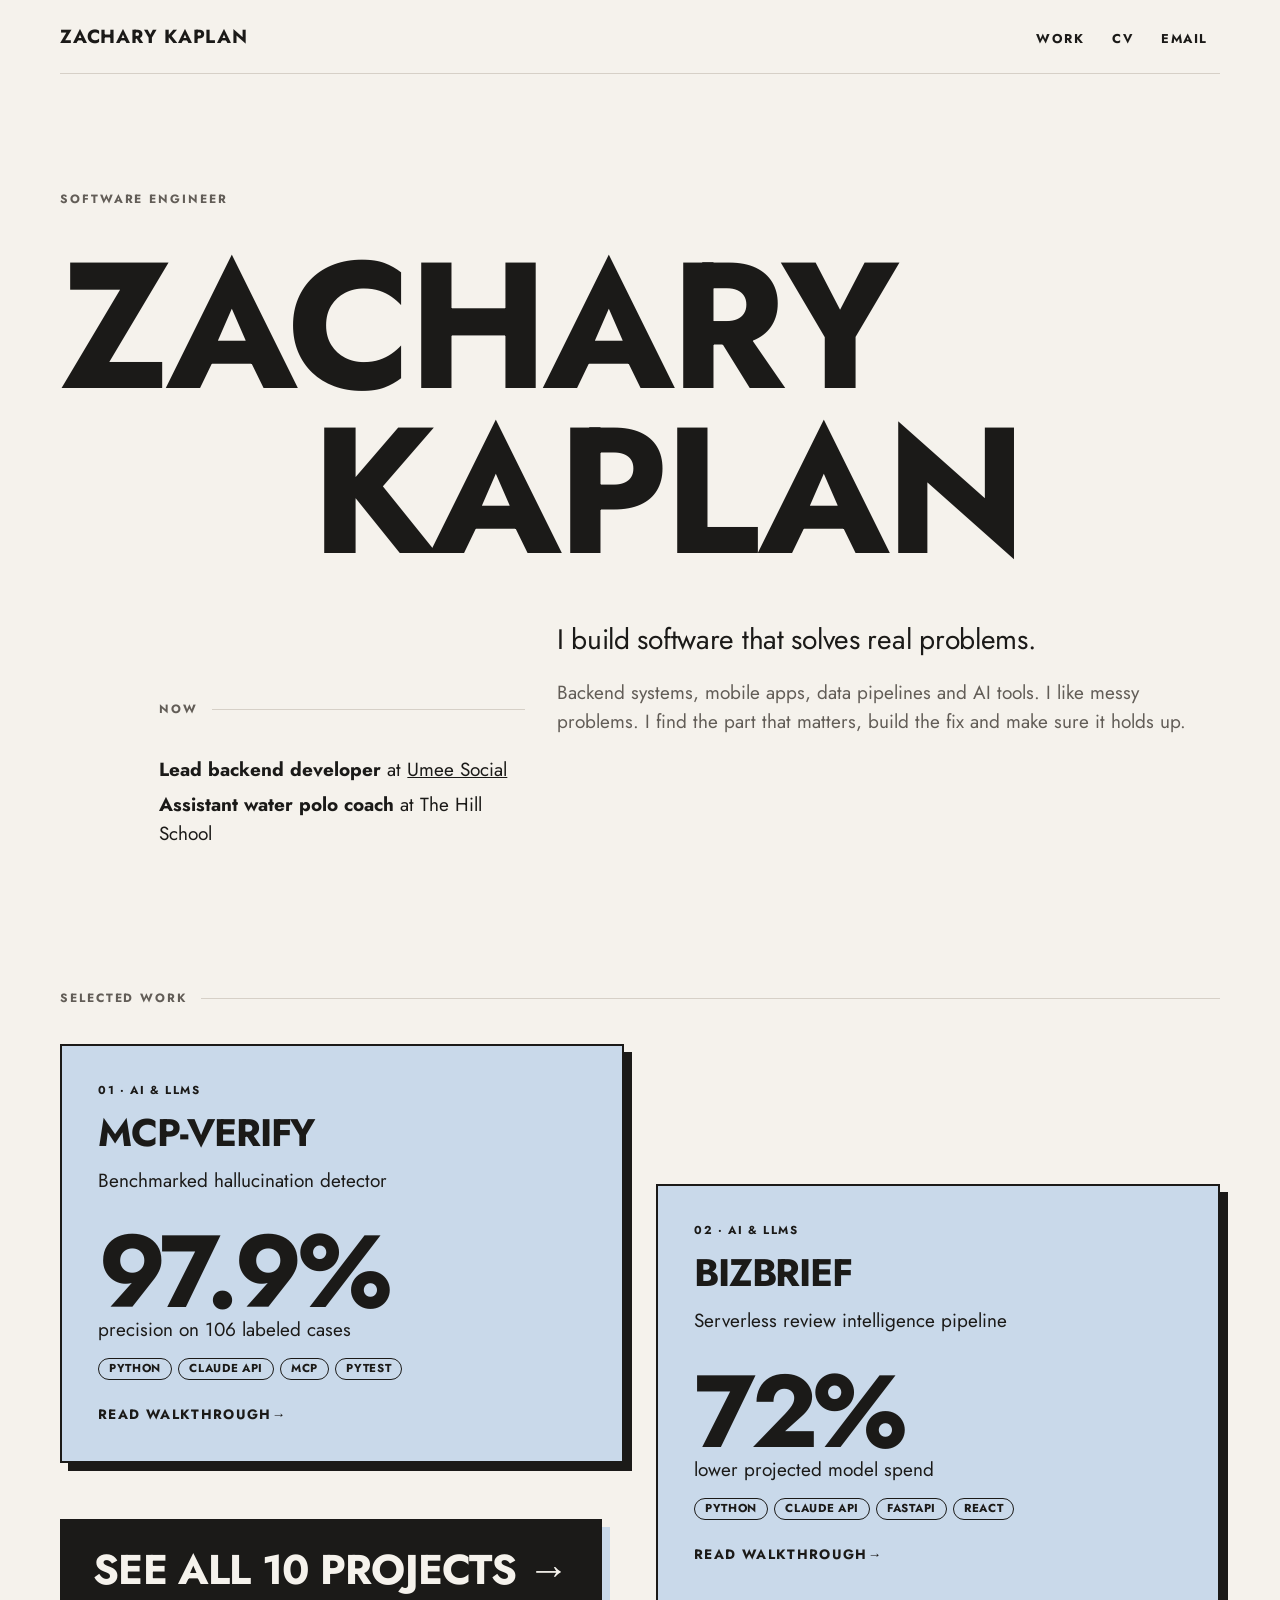
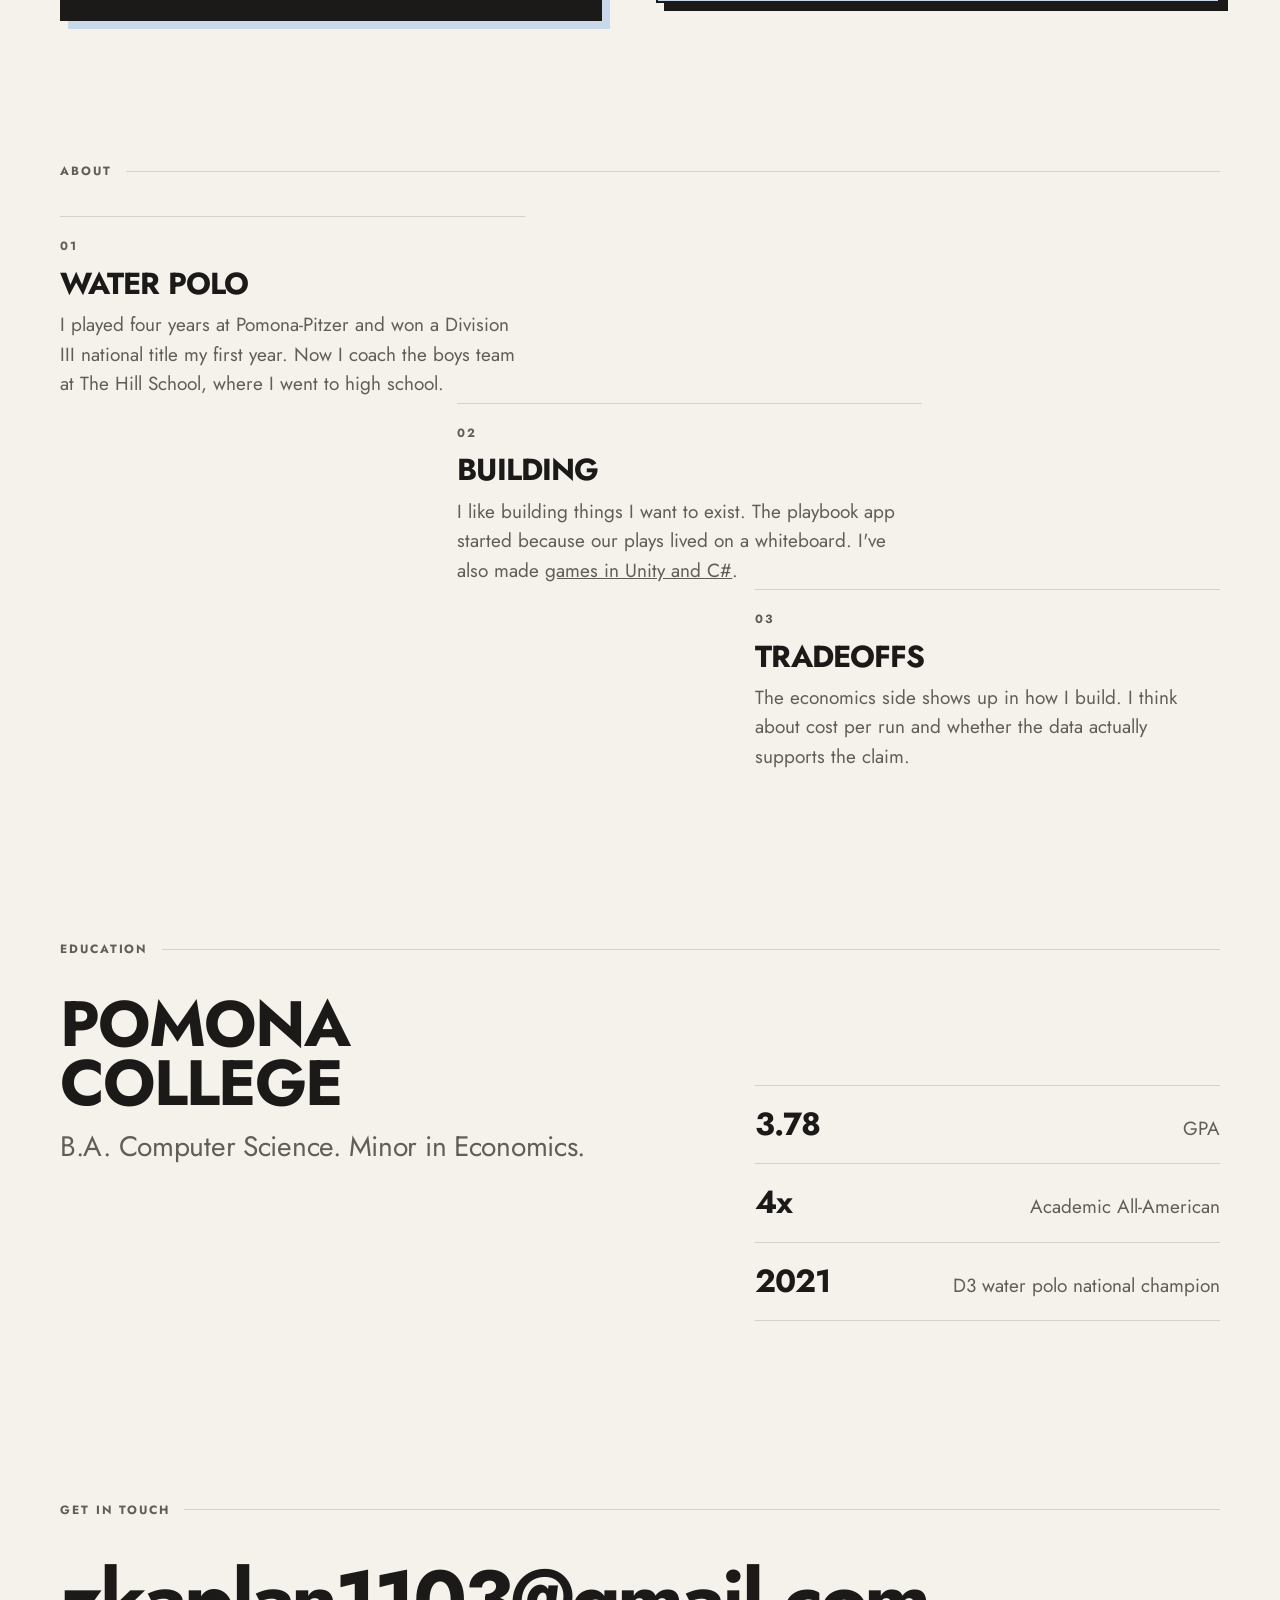
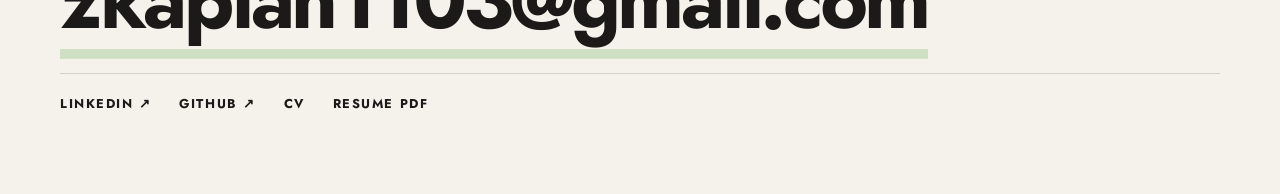
==== commit 72938b0b: "Rebuild portfolio site" ====
--- a/index.html
+++ b/index.html
@@ -1,155 +1,90 @@
-<!DOCTYPE html>
+<!doctype html>
 <html lang="en">
 <head>
-    <meta charset="UTF-8">
-    <meta name="viewport" content="width=device-width, initial-scale=1.0">
-    <title>Zack Kaplan - CS Portfolio</title>
-    <link rel="stylesheet" href="css/style.css">
+<meta charset="utf-8">
+<meta name="viewport" content="width=device-width, initial-scale=1">
+<title>Zachary Kaplan</title>
+<meta name="description" content="Zachary Kaplan builds software that solves real problems.">
+<link rel="icon" href="/favicon.svg" type="image/svg+xml">
+<link rel="preconnect" href="https://fonts.googleapis.com">
+<link rel="preconnect" href="https://fonts.gstatic.com" crossorigin>
+<link rel="stylesheet" href="https://fonts.googleapis.com/css2?family=Jost:wght@400;700&display=swap">
+<link rel="stylesheet" href="/style.css">
+<script src="/main.js" defer></script>
 </head>
 <body>
-    <main>
-    <div id="grid-background"></div>
-        <section class="hero">
-            <div class="container">
-                <div class="hero-title">
-                    <span class="name">Zack Kaplan</span>
-                    <span class="title">Software Developer.</span>
-                </div>
+<div class="wrap">
+<header class="top"><a class="logo" href="/">Zachary Kaplan</a><nav aria-label="Main"><ul><li><a href="/work/">Work</a></li><li><a href="/cv/">CV</a></li><li><a href="mailto:zkaplan1103@gmail.com">Email</a></li></ul></nav></header>
+<main>
 
-                <p>I recently graduated from Pomona College with a major in Computer Science and minor in Economics. Ready to apply my skills to meaningful projects!</p>
+<section class="hero stair">
+  <div style="grid-column:1/-1" class="reveal">
+    <p class="eyebrow short">Software engineer</p>
+    <h1 class="name"><span>Zachary</span><span>Kaplan</span></h1>
+  </div>
+  <div class="hero-bio reveal">
+    <p class="lede">I build software that solves real problems.</p>
+    <p class="muted" style="margin-top:1em">Backend systems, mobile apps, data pipelines and AI tools. I like messy problems. I find the part that matters, build the fix and make sure it holds up.</p>
+  </div>
+  <div class="hero-now reveal">
+    <p class="eyebrow">Now</p>
+    <p><b>Lead backend developer</b> at <a href="https://www.umee.social">Umee Social</a></p>
+    <p><b>Assistant water polo coach</b> at The Hill School</p>
+  </div>
+</section>
 
-                <div class="section-divider"></div>
-            </div>
-        </section>
+<section class="sec" id="work">
+  <p class="eyebrow reveal">Selected work</p>
+  <div class="stair">
+    <a class="card feature blue reveal sel-a" href="/work/mcp-verify/" data-type="ai">
+  <span class="meta">01 · AI &amp; LLMs</span>
+  <h3>mcp-verify</h3>
+  <p>Benchmarked hallucination detector</p>
+  <div><div class="stat">97.9%</div><p>precision on 106 labeled cases</p></div>
+  <ul class="tags "><li>Python</li><li>Claude API</li><li>MCP</li><li>pytest</li></ul>
+  <span class="go">Read walkthrough</span>
+</a>
+    <a class="card feature blue reveal sel-b" href="/work/bizbrief/" data-type="ai">
+  <span class="meta">02 · AI &amp; LLMs</span>
+  <h3>BizBrief</h3>
+  <p>Serverless review intelligence pipeline</p>
+  <div><div class="stat">72%</div><p>lower projected model spend</p></div>
+  <ul class="tags "><li>Python</li><li>Claude API</li><li>FastAPI</li><li>React</li></ul>
+  <span class="go">Read walkthrough</span>
+</a>
+    <div class="sel-cta reveal"><a class="cta" href="/work/">See all 10 projects →</a></div>
+  </div>
+</section>
 
-        <!-- Projects Section -->
-        <section class="projects">
-            <div class="container">
-                <div class="section-divider"></div>
-                <h2>Projects</h2>
-                <div class="project-grid">
-                    <div class="project-card">
-                        <div class="project-header">
-                            <h3><a href="https://terrapinrewards.netlify.app/" class="project-title-link" target="_blank" rel="noopener noreferrer">Terrapin Rewards</a></h3>
-                            <span class="project-year">WIP</span>
-                        </div>
-                        <div class="project-description">
-                            <p class="description-text" onclick="toggleExpansion(this)">A full-stack loyalty SaaS platform built with React 19, TypeScript, and TailwindCSS, powered by Supabase (PostgreSQL with PostGIS). Features geolocation-based QR check-ins, automated referral tracking, and real-time analytics for businesses and customers. Integrates Square API for payments and MapLibre GL for interactive maps. Implements security-first architecture with Row-Level Security policies, server-side RPC functions, audit logging, and rate limiting, deployed on Netlify.</p>
-                        </div>
-                        <div class="collapse-note" style="display: none;">Click to collapse</div>
-                    </div>
-                    <div class="project-card">
-                        <div class="project-header">
-                            <h3><a href="https://crypto-price-tracker-frontend.onrender.com/" class="project-title-link" target="_blank" rel="noopener noreferrer">Crypto-Tracker</a></h3>
-                            <span class="project-year">2025</span>
-                        </div>
-                        <div class="project-description">
-                            <p class="description-text" onclick="toggleExpansion(this)">A full-stack web application built with Next.js, TypeScript, and Node.js that streams live cryptocurrency prices from TradingView. Features real-time updates via ConnectRPC, automated web scraping with Playwright, and efficient resource sharing to support concurrent clients. Implements push-based streaming for low-latency price delivery and scalable backend architecture. Built with pnpm workspaces for monorepo management.</p>
-                        </div>
-                        <div class="collapse-note" style="display: none;">Click to collapse</div>
-                    </div>
-                    <div class="project-card">
-                        <div class="project-header">
-                            <h3><a href="https://colab.research.google.com/drive/1V5V5yiBL784Y5FE-NpmjjHkPz0cgjAEJ#scrollTo=rnVoMXD3154p" class="project-title-link" target="_blank" rel="noopener noreferrer"> ML Panel CV </a></h3>
-                            <span class="project-year">2025</span>
-                        </div>
-                        <div class="project-description">
-                            <p class="description-text" onclick="toggleExpansion(this)">Built a custom Python cross-validation generator to prevent temporal and cross-sectional leakage when evaluating ML models on 250K+ panel observations. Extended Scikit-learn's API to enforce strict group and temporal boundaries while implementing comprehensive preprocessing pipeline with heteroskedasticity testing and imputation. Trained Linear Regression, Decision Tree, and XGBoost models using GridSearchCV to demonstrate impact of proper data partitioning on model performance.</p>
-                        </div>
-                        <div class="collapse-note" style="display: none;">Click to collapse</div>
-                    </div>
-                    <div class="project-card project-card-with-hover">
-                        <div class="project-header">
-                            <h3><a href="assets/SpaceRaceBuild.zip" class="project-title-link" download>Space Race</a></h3>
-                            <span class="project-year">2024</span>
-                        </div>
-                        <div class="project-description">
-                            <p class="description-text" onclick="toggleExpansion(this)">Developed a 3D runner in Unity Engine using C# with physics-based wall-jumping mechanics and gravity-shifting between perpendicular surfaces. Implemented dynamic obstacle generation system, collision detection, and player movement controls that allow seamless transitions between floor, wall, and ceiling gameplay. Collaborated with team members through GitHub for version control and feature integration.</p>
-                        </div>
-                        <div class="collapse-note" style="display: none;">Click to collapse</div>
-                    </div>
-                </div>
-                <div class="hover-image-popup">
-                    <img src="assets/space-race-screenshot.png" alt="Space Race Game Screenshot">
-                    <p class="hover-note">Click link to download game! (No Malware I promise)</p>
-                </div>
-            </div>
-        </section>
+<section class="sec">
+  <p class="eyebrow reveal">About</p>
+  <div class="stair">
+    <div class="item about-1 reveal"><span class="n">01</span><h3>Water polo</h3><p class="muted">I played four years at Pomona-Pitzer and won a Division III national title my first year. Now I coach the boys team at The Hill School, where I went to high school.</p></div>
+    <div class="item about-2 reveal"><span class="n">02</span><h3>Building</h3><p class="muted">I like building things I want to exist. The playbook app started because our plays lived on a whiteboard. I've also made <a href="/work/?type=games">games in Unity and C#</a>.</p></div>
+    <div class="item about-3 reveal"><span class="n">03</span><h3>Tradeoffs</h3><p class="muted">The economics side shows up in how I build. I think about cost per run and whether the data actually supports the claim.</p></div>
+  </div>
+</section>
 
-        <!-- About Section -->
-        <section class="about">
-            <div class="container">
-                <div class="section-divider"></div>
-                <h2>About Me</h2>
-                <div class="about-grid">
-                    <div class="about-card">
-                        <h3>Athletics</h3>
-                        <ul>
-                            <li> I swam and played water polo all throughout highschool. Later I played 4 years of water polo at Pomona College</li>
-                            <li>I love lifting and nerd out over exercise science.</li>
-                            <li>I enjoy rock climbing but don't get to go very often and still learning. </li>
-                        </ul>
-                    </div>
-                    <div class="about-card">
-                        <h3>Media</h3>
-                        <ul>
-                            <li>I love rock and punk music. Listen to The Rolling Stones, Led Zeppelin, and The Doors daily.</li>
-                            <li>I am a huge fan of live music and always watch on YouTube, but I rarley make it to any concerts. </li>
-                            <li>Grew up watching so much Cartoon Network like Adventure Time and Regular Show. Also love going back to sitcoms like Trailer Park Boys and It's Always Sunny.</li>
-                            <li>I love older classic movies especially a sad or coming of age one. </li>
-                        </ul>
-                    </div>
-                    <div class="about-card">
-                        <h3>Games</h3>
-                        <ul>
-                            <li>I was incredibly addicted to Overwatch and Fortnite in highschool.</li>
-                            <li>I would go on walks with my friends and play Pokemon Showdown.</li>
-                            <li>I love to sit around and play card games like hearts or pablo</li>
-                            <li>My PC died on me so I've gotten incedibly good at Skate 3 on the XBOX 360</li>
-                        </ul>
-                    </div>
-                    <div class="about-card">
-                        <h3>Travel</h3>
-                        <ul>
-                            <li>I studied abroad in Copenhagen in the spring of 2024. Was able to hit a bunch of different countries in Europe.</li>
-                            <li>I have driven across the country 4 times, 2 of them being solo trips.</li>
-                            <li>I love hiking in national parks, my favorite was banff. I'm still trying to get to Yellowstone.</li>
-                        </ul>
-                    </div>
-                </div>
-            </div>
-        </section>
-
-        <!-- Contact Section -->
-        <section class="contact">
-            <div class="container">
-                <div class="section-divider"></div>
-                <div class="contact-section">
-                    <span class="contact-text">Contact Me</span>
-                    <div class="contact-icons">
-                        <a href="mailto:your.email@example.com" class="contact-icon">
-                            <svg width="24" height="24" viewBox="0 0 24 24" fill="currentColor">
-                                <path d="M20 4H4c-1.1 0-1.99.9-1.99 2L2 18c0 1.1.89 2 2 2h16c1.1 0 2-.9 2-2V6c0-1.1-.9-2-2-2zm0 4l-8 5-8-5V6l8 5 8-5v2z"/>
-                            </svg>
-                        </a>
-                        <a href="https://www.linkedin.com/in/zachary-kaplan-3bb703273/" class="contact-icon">
-                            <svg width="24" height="24" viewBox="0 0 24 24" fill="currentColor">
-                                <path d="M20.447 20.452h-3.554v-5.569c0-1.328-.027-3.037-1.852-3.037-1.853 0-2.136 1.445-2.136 2.939v5.667H9.351V9h3.414v1.561h.046c.477-.9 1.637-1.85 3.37-1.85 3.601 0 4.267 2.37 4.267 5.455v6.286zM5.337 7.433c-1.144 0-2.063-.926-2.063-2.065 0-1.138.92-2.063 2.063-2.063 1.14 0 2.064.925 2.064 2.063 0 1.139-.925 2.065-2.064 2.065zm1.782 13.019H3.555V9h3.564v11.452zM22.225 0H1.771C.792 0 0 .774 0 1.729v20.542C0 23.227.792 24 1.771 24h20.451C23.2 24 24 23.227 24 22.271V1.729C24 .774 23.2 0 22.222 0h.003z"/>
-                            </svg>
-                        </a>
-                        <a href="https://github.com/zkaplan1103" class="contact-icon">
-                            <svg width="24" height="24" viewBox="0 0 24 24" fill="currentColor">
-                                <path d="M12 0c-6.626 0-12 5.373-12 12 0 5.302 3.438 9.8 8.207 11.387.599.111.793-.261.793-.577v-2.234c-3.338.726-4.033-1.416-4.033-1.416-.546-1.387-1.333-1.756-1.333-1.756-1.089-.745.083-.729.083-.729 1.205.084 1.839 1.237 1.839 1.237 1.07 1.834 2.807 1.304 3.492.997.107-.775.418-1.305.762-1.604-2.665-.305-5.467-1.334-5.467-5.931 0-1.311.469-2.381 1.236-3.221-.124-.303-.535-1.524.117-3.176 0 0 1.008-.322 3.301 1.23.957-.266 1.983-.399 3.003-.404 1.02.005 2.047.138 3.006.404 2.291-1.552 3.297-1.23 3.297-1.30.653 1.653.242 2.874.118 3.176.77.84 1.235 1.911 1.235 3.221 0 4.609-2.807 5.624-5.479 5.921.43.372.823 1.102.823 2.222v3.293c0 .319.192.694.801.576 4.765-1.589 8.199-6.086 8.199-11.386 0-6.627-5.373-12-12-12z"/>
-                            </svg>
-                        </a>
-                    </div>
-                    <div class="contact-divider"></div>
-                    <a href="assets/Zachary_Kaplan_Resume.pdf" class="resume-button" target="_blank">Resume</a>
-                </div>
-            </div>
-        </section>
-    </main>
-
-    <script src="js/script.js"></script>
+<section class="sec">
+  <p class="eyebrow reveal">Education</p>
+  <div class="stair">
+    <div class="edu-a reveal">
+      <h2>Pomona<br>College</h2>
+      <p class="lede muted" style="margin-top:.6em">B.A. Computer Science. Minor in Economics.</p>
+    </div>
+    <ul class="facts edu-b reveal">
+      <li><b>3.78</b><span>GPA</span></li>
+      <li><b>4x</b><span>Academic All-American</span></li>
+      <li><b>2021</b><span>D3 water polo national champion</span></li>
+    </ul>
+  </div>
+</section>
+</main>
+<footer class="reveal">
+  <p class="eyebrow">Get in touch</p>
+  <a class="email" href="mailto:zkaplan1103@gmail.com">zkaplan1103@gmail.com</a>
+  <div class="foot"><a href="https://www.linkedin.com/in/zachary-kaplan-3bb703273">LinkedIn ↗</a><a href="https://github.com/zkaplan1103">GitHub ↗</a><a href="/cv/">CV</a><a href="/Zachary_Kaplan-Resume.pdf">Resume PDF</a></div>
+</footer>
+</div>
 </body>
-</html>+</html>
--- a/style.css
+++ b/style.css
@@ -0,0 +1,213 @@
+/* Palette. Paper, ink, muted, rule, and three soft accents.
+   Accents only go on things you can click. */
+:root {
+  --paper: #F5F2EC;
+  --ink: #1B1A18;
+  --muted: #625D57;
+  --rule: #D6D0C7;
+  --blue: #C9D9EA;
+  --sage: #CFDFC4;
+  --blush: #EFD5CB;
+  --lilac: #DDD5EC;
+  --card-ink: #1B1A18;
+  --shadow: #1B1A18;
+  color-scheme: light;
+}
+@media (prefers-color-scheme: dark) {
+  :root:not([data-theme="light"]) { --paper: #1A1917; --ink: #EFEBE4; --muted: #A39E96; --rule: #3A3733; --shadow: #000; color-scheme: dark; }
+}
+:root[data-theme="dark"] { --paper: #1A1917; --ink: #EFEBE4; --muted: #A39E96; --rule: #3A3733; --shadow: #000; color-scheme: dark; }
+
+* { box-sizing: border-box; margin: 0; padding: 0; }
+html { -webkit-text-size-adjust: 100%; scroll-behavior: smooth; }
+body {
+  background: var(--paper);
+  color: var(--ink);
+  font-family: "Century Gothic", CenturyGothic, "Jost", "Futura", sans-serif;
+  font-size: clamp(16px, .6vw + 13px, 19px);
+  line-height: 1.55;
+  overflow-x: hidden;
+}
+a { color: inherit; }
+img { max-width: 100%; display: block; }
+:focus-visible { outline: 2px solid var(--ink); outline-offset: 4px; }
+ul { list-style: none; }
+
+.wrap { max-width: 1240px; margin: 0 auto; padding: 0 16px 48px; }
+@media (min-width: 720px) { .wrap { padding: 0 40px 80px; } }
+
+/* Type */
+h1, h2, h3, .big { font-weight: 700; line-height: .92; letter-spacing: -0.03em; text-transform: uppercase; }
+.name { font-size: clamp(3.4rem, 14vw, 13rem); }
+.name span { display: block; }
+@media (min-width: 720px) { .name span + span { padding-left: 1.4em; } }
+h1.page { font-size: clamp(2.8rem, 9vw, 7.5rem); overflow-wrap: anywhere; }
+h2 { font-size: clamp(2rem, 5vw, 4rem); }
+h3 { font-size: clamp(1.3rem, 2.4vw, 1.9rem); line-height: 1; }
+.lede { font-size: clamp(1.25rem, 2.2vw, 1.8rem); line-height: 1.3; letter-spacing: -0.01em; }
+.muted { color: var(--muted); }
+.prose { max-width: 60ch; }
+p + p { margin-top: .8em; }
+
+/* Eyebrow with a hairline that runs to the edge */
+.eyebrow {
+  display: flex; align-items: center; gap: 14px; margin-bottom: clamp(20px, 3vw, 36px);
+  font-size: .75rem; font-weight: 700; letter-spacing: .16em; text-transform: uppercase; color: var(--muted);
+}
+.eyebrow::after { content: ""; flex: 1; border-top: 1px solid var(--rule); }
+.eyebrow.short::after { display: none; }
+
+.sec { margin-top: clamp(72px, 11vw, 160px); }
+
+/* Header */
+.top { display: flex; justify-content: space-between; align-items: center; gap: 12px; padding: 22px 0; flex-wrap: wrap; border-bottom: 1px solid var(--rule); }
+.top .logo { font-weight: 700; text-decoration: none; text-transform: uppercase; letter-spacing: .04em; }
+.top ul { display: flex; gap: 4px; }
+.top ul a { text-decoration: none; font-size: .8rem; font-weight: 700; letter-spacing: .12em; text-transform: uppercase; padding: 6px 12px; border-radius: 99px; transition: background .15s; }
+.top ul a:hover { background: var(--rule); }
+.top ul a[aria-current] { background: var(--ink); color: var(--paper); }
+
+/* Loud layer. Everything clickable. */
+.card {
+  display: block; text-decoration: none; color: var(--card-ink);
+  border: 2px solid var(--card-ink); padding: clamp(22px, 3vw, 36px);
+  box-shadow: 8px 8px 0 var(--shadow);
+  transition: transform .18s ease, box-shadow .18s ease;
+}
+.card:hover, .card:focus-visible { transform: translate(-4px, -4px); box-shadow: 12px 12px 0 var(--shadow); }
+.card:active { transform: translate(3px, 3px); box-shadow: 3px 3px 0 var(--shadow); }
+.blue { background: var(--blue); } .sage { background: var(--sage); } .blush { background: var(--blush); } .lilac { background: var(--lilac); }
+
+.feature { display: grid; gap: 14px; align-content: start; }
+.feature .meta { font-size: .72rem; font-weight: 700; letter-spacing: .14em; text-transform: uppercase; }
+.feature h3 { font-size: clamp(1.7rem, 3vw, 2.6rem); }
+.feature .stat { font-size: clamp(3.4rem, 8vw, 6.5rem); font-weight: 700; line-height: .85; letter-spacing: -0.05em; margin-top: 18px; }
+.feature .go { font-weight: 700; font-size: .85rem; letter-spacing: .1em; text-transform: uppercase; margin-top: 10px; }
+.feature .go::after { content: " →"; display: inline-block; transition: transform .18s; }
+.feature:hover .go::after { transform: translateX(6px); }
+
+.tags { display: flex; flex-wrap: wrap; gap: 6px; }
+.tags li { border: 1px solid currentColor; border-radius: 99px; padding: 1px 10px; font-size: .72rem; font-weight: 700; letter-spacing: .06em; text-transform: uppercase; }
+.quiet-tags li { color: var(--muted); }
+
+.btn {
+  display: inline-block; text-decoration: none; font-weight: 700; font-size: .85rem; letter-spacing: .1em; text-transform: uppercase;
+  padding: 12px 20px; border: 2px solid var(--card-ink); background: var(--blue); color: var(--card-ink);
+  box-shadow: 4px 4px 0 var(--shadow); transition: transform .12s, box-shadow .12s;
+}
+.btn:hover { transform: translate(-2px, -2px); box-shadow: 6px 6px 0 var(--shadow); }
+.btn.alt { background: var(--paper); color: var(--ink); border-color: var(--ink); }
+.links { display: flex; flex-wrap: wrap; gap: 12px; margin-top: 28px; }
+
+.cta {
+  display: inline-flex; align-items: center; gap: .5em; text-decoration: none; font-weight: 700; text-transform: uppercase; letter-spacing: -0.02em;
+  font-size: clamp(1.4rem, 3.4vw, 2.6rem); padding: .45em .8em; background: var(--ink); color: var(--paper);
+  box-shadow: 8px 8px 0 var(--blue); transition: transform .18s, box-shadow .18s;
+}
+.cta:hover { transform: translate(-4px, -4px); box-shadow: 12px 12px 0 var(--blue); }
+
+.email {
+  font-size: clamp(1.6rem, 6.4vw, 6rem); font-weight: 700; letter-spacing: -0.04em; line-height: 1.1; overflow-wrap: anywhere;
+  text-decoration: none; background: linear-gradient(var(--sage), var(--sage)) 0 100% / 100% .12em no-repeat; color: var(--ink);
+  transition: background-size .25s ease, color .25s;
+}
+.email:hover { background-size: 100% 100%; color: var(--card-ink); }
+
+/* Filters */
+.filters { display: flex; flex-wrap: wrap; gap: 10px; margin: 28px 0 36px; }
+.filters button {
+  font: inherit; font-weight: 700; text-transform: uppercase; font-size: .8rem; letter-spacing: .1em; cursor: pointer;
+  color: var(--ink); background: transparent; border: 2px solid var(--ink); padding: 8px 16px; border-radius: 99px;
+  transition: transform .12s, box-shadow .12s, background .12s;
+}
+.filters button:hover { transform: translate(-2px, -2px); box-shadow: 3px 3px 0 var(--shadow); }
+.filters button[aria-pressed="true"] { background: var(--ink); color: var(--paper); }
+.filters .count { opacity: .6; }
+[hidden] { display: none !important; }
+
+/* Neat grids (work, CV, walkthroughs) */
+.grid { display: grid; gap: clamp(18px, 2.4vw, 32px); }
+@media (min-width: 760px) { .g2 { grid-template-columns: 1fr 1fr; } .g4 { grid-template-columns: repeat(4, 1fr); } .g-side { grid-template-columns: 1fr 2fr; align-items: start; } }
+
+/* Staggered home layout. Mobile stacks, desktop steps diagonally. */
+.hero { padding-top: clamp(48px, 9vw, 120px); }
+.hero-bio, .hero-now, .about-2, .about-3, .edu-b, .sel-b, .sel-cta { margin-top: 32px; }
+@media (min-width: 900px) {
+  .stair { display: grid; grid-template-columns: repeat(12, 1fr); column-gap: 32px; }
+  .hero-bio { grid-column: 6 / 13; margin-top: 48px; }
+  .hero-now { grid-column: 2 / 6; margin-top: -40px; }
+  .sel-a { grid-column: 1 / 7; grid-row: 1; }
+  .sel-b { grid-column: 7 / 13; grid-row: 1 / span 2; margin-top: 140px; align-self: start; }
+  .sel-cta { grid-column: 1 / 7; grid-row: 2; margin-top: 56px; }
+  .about-1 { grid-column: 1 / 6; }
+  .about-2 { grid-column: 5 / 10; margin-top: -24px; }
+  .about-3 { grid-column: 8 / 13; margin-top: -24px; }
+  .edu-a { grid-column: 1 / 8; }
+  .edu-b { grid-column: 8 / 13; margin-top: 90px; }
+}
+.hero-now p { margin-top: .3em; }
+.sel-cta { justify-self: start; }
+
+.item { border-top: 1px solid var(--rule); padding-top: 20px; padding-bottom: 28px; }
+.item .n { font-size: .75rem; font-weight: 700; letter-spacing: .16em; color: var(--muted); display: block; margin-bottom: 12px; }
+.item h3 { margin-bottom: 12px; }
+
+.facts li { display: flex; justify-content: space-between; gap: 16px; align-items: baseline; padding: 14px 0; border-top: 1px solid var(--rule); }
+.facts li:last-child { border-bottom: 1px solid var(--rule); }
+.facts b { font-size: clamp(1.4rem, 2.6vw, 2rem); letter-spacing: -0.03em; white-space: nowrap; }
+.facts span { color: var(--muted); text-align: right; }
+
+/* Walkthrough */
+.step { border-top: 2px solid var(--ink); padding-top: 16px; }
+.step .n { font-size: 2.2rem; font-weight: 700; line-height: 1; letter-spacing: -0.04em; display: block; margin-bottom: 14px; }
+.step b { display: block; text-transform: uppercase; letter-spacing: .06em; margin-bottom: 6px; }
+.step p { color: var(--muted); }
+.nums { display: grid; grid-template-columns: repeat(auto-fit, minmax(160px, 1fr)); border-top: 1px solid var(--rule); }
+.nums div { padding: 22px 20px 22px 0; border-bottom: 1px solid var(--rule); }
+.nums b { display: block; font-size: clamp(2.2rem, 5vw, 4rem); line-height: 1; letter-spacing: -0.04em; margin-bottom: 8px; }
+.nums span { color: var(--muted); }
+.shot { border: 1px solid var(--rule); }
+.pager .card h3 { margin-top: 8px; }
+.pager .next { text-align: right; }
+
+/* CV */
+.role { padding: 24px 0; border-top: 1px solid var(--rule); }
+.role header { display: flex; flex-wrap: wrap; justify-content: space-between; gap: 4px 16px; align-items: baseline; }
+.role .title { font-weight: 700; margin: 4px 0 10px; }
+.role ul, .bullets { list-style: disc; padding-left: 1.1em; color: var(--muted); }
+.role li + li { margin-top: 4px; }
+.when { color: var(--muted); font-size: .9rem; }
+.rows a {
+  display: flex; justify-content: space-between; gap: 16px; align-items: baseline; text-decoration: none;
+  padding: 16px 12px; margin: 0 -12px; border-top: 1px solid var(--rule); transition: background .15s, padding .15s;
+}
+.rows a:last-child { border-bottom: 1px solid var(--rule); }
+.rows a:hover { background: var(--blue); color: var(--card-ink); padding-left: 20px; }
+.rows a:hover span { color: var(--card-ink); }
+.rows a span { color: var(--muted); text-align: right; }
+dl.skills { display: grid; gap: 10px 32px; }
+@media (min-width: 720px) { dl.skills { grid-template-columns: max-content 1fr; } }
+dl.skills dt { font-weight: 700; text-transform: uppercase; font-size: .8rem; letter-spacing: .1em; padding-top: 3px; }
+dl.skills dd { color: var(--muted); }
+
+/* Footer */
+footer { margin-top: clamp(96px, 14vw, 200px); }
+.foot { display: flex; flex-wrap: wrap; gap: 8px 28px; margin-top: 28px; padding-top: 20px; border-top: 1px solid var(--rule); font-weight: 700; text-transform: uppercase; font-size: .8rem; letter-spacing: .12em; }
+.foot a { text-decoration: none; } .foot a:hover { text-decoration: underline; text-underline-offset: 4px; }
+
+/* Reveal on scroll (only hides content once JS has run) */
+.js .reveal { opacity: 0; transform: translateY(32px); transition: opacity .7s ease, transform .7s cubic-bezier(.2,.8,.2,1); }
+.js .reveal.in { opacity: 1; transform: none; }
+@media (prefers-reduced-motion: reduce) {
+  html { scroll-behavior: auto; }
+  .js .reveal { opacity: 1; transform: none; transition: none; }
+  .card, .btn, .cta, .filters button, .email, .rows a { transition: none; }
+  .card:hover, .btn:hover, .cta:hover, .filters button:hover { transform: none; }
+}
+
+@media print {
+  .top, .foot, .no-print, footer { display: none !important; }
+  .js .reveal { opacity: 1; transform: none; }
+  body { font-size: 10.5pt; background: #fff; color: #000; }
+  .sec { margin-top: 24px; }
+}
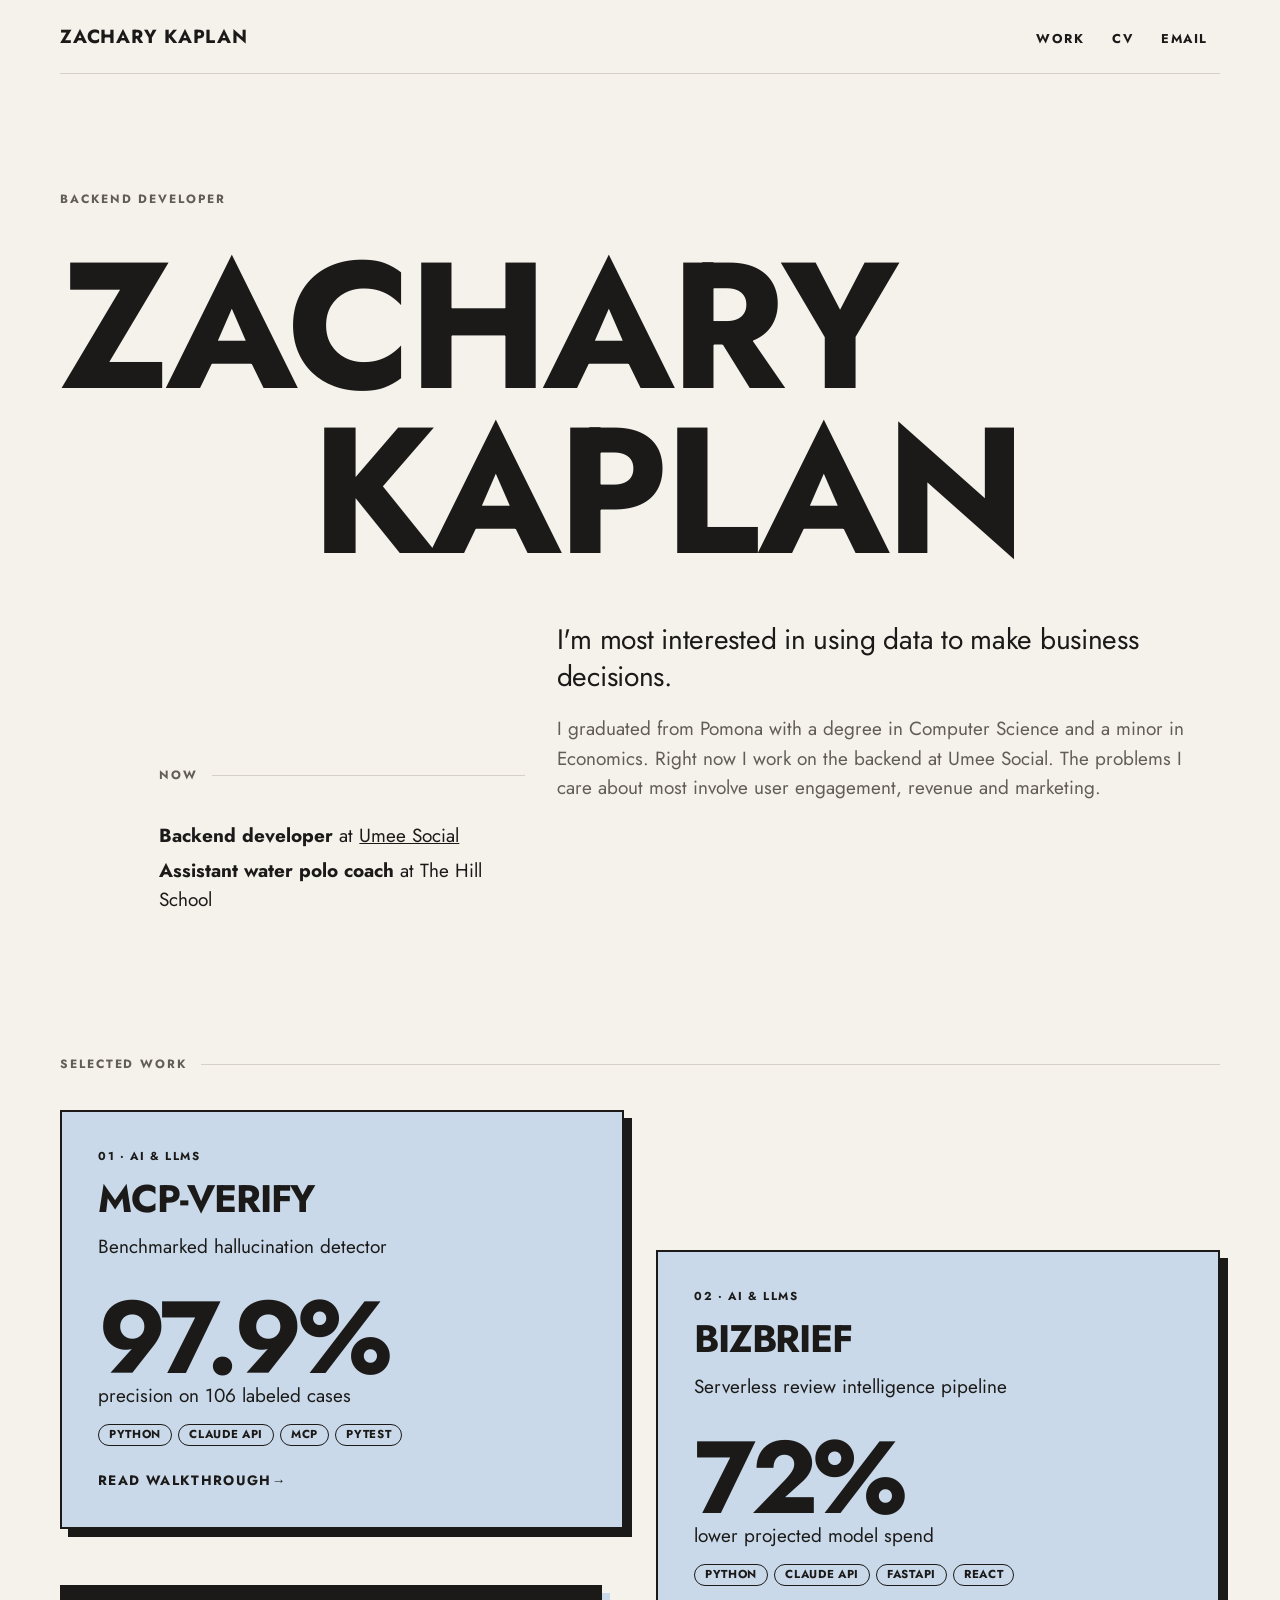
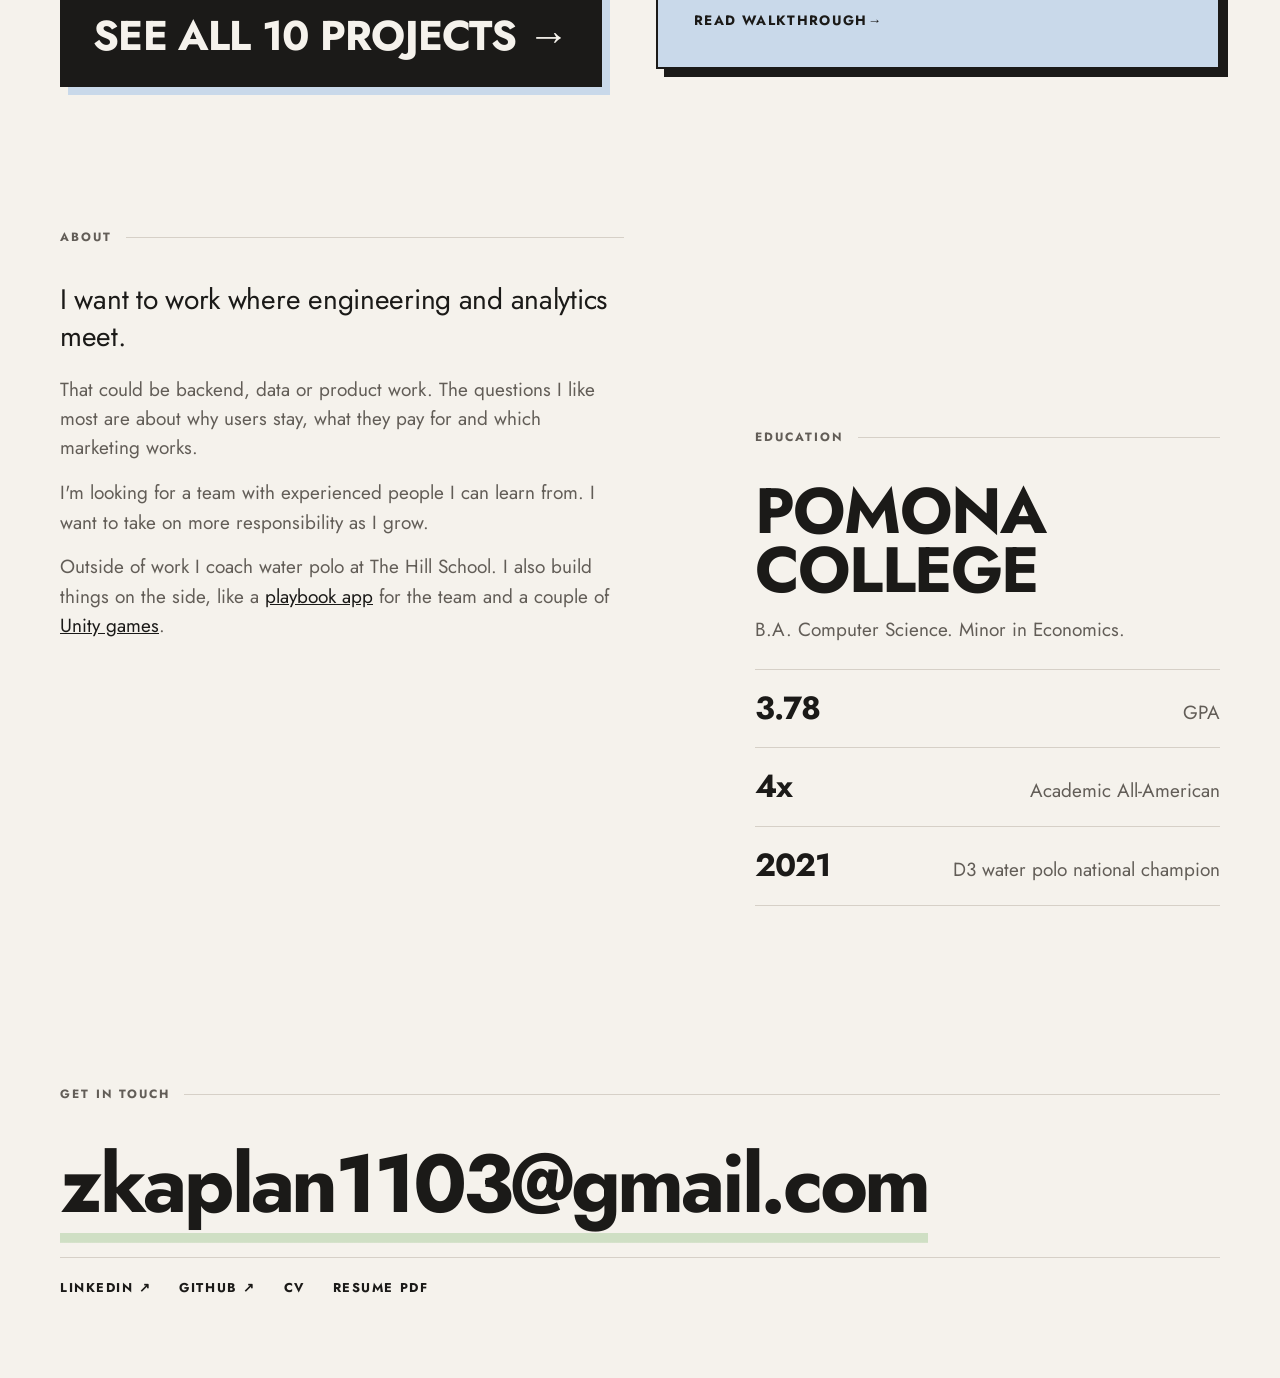
==== commit 5978ee8e: "Rewrite bio and about, per-project walkthroughs, fix Umee role" ====
--- a/index.html
+++ b/index.html
@@ -4,7 +4,7 @@
 <meta charset="utf-8">
 <meta name="viewport" content="width=device-width, initial-scale=1">
 <title>Zachary Kaplan</title>
-<meta name="description" content="Zachary Kaplan builds software that solves real problems.">
+<meta name="description" content="Zachary Kaplan is a backend developer interested in using data to make business decisions.">
 <link rel="icon" href="/favicon.svg" type="image/svg+xml">
 <link rel="preconnect" href="https://fonts.googleapis.com">
 <link rel="preconnect" href="https://fonts.gstatic.com" crossorigin>
@@ -19,16 +19,16 @@
 
 <section class="hero stair">
   <div style="grid-column:1/-1" class="reveal">
-    <p class="eyebrow short">Software engineer</p>
+    <p class="eyebrow short">Backend developer</p>
     <h1 class="name"><span>Zachary</span><span>Kaplan</span></h1>
   </div>
   <div class="hero-bio reveal">
-    <p class="lede">I build software that solves real problems.</p>
-    <p class="muted" style="margin-top:1em">Backend systems, mobile apps, data pipelines and AI tools. I like messy problems. I find the part that matters, build the fix and make sure it holds up.</p>
+    <p class="lede">I'm most interested in using data to make business decisions.</p>
+    <p class="muted" style="margin-top:1em">I graduated from Pomona with a degree in Computer Science and a minor in Economics. Right now I work on the backend at Umee Social. The problems I care about most involve user engagement, revenue and marketing.</p>
   </div>
   <div class="hero-now reveal">
     <p class="eyebrow">Now</p>
-    <p><b>Lead backend developer</b> at <a href="https://www.umee.social">Umee Social</a></p>
+    <p><b>Backend developer</b> at <a href="https://www.umee.social">Umee Social</a></p>
     <p><b>Assistant water polo coach</b> at The Hill School</p>
   </div>
 </section>
@@ -56,23 +56,21 @@
   </div>
 </section>
 
-<section class="sec">
-  <p class="eyebrow reveal">About</p>
-  <div class="stair">
-    <div class="item about-1 reveal"><span class="n">01</span><h3>Water polo</h3><p class="muted">I played four years at Pomona-Pitzer and won a Division III national title my first year. Now I coach the boys team at The Hill School, where I went to high school.</p></div>
-    <div class="item about-2 reveal"><span class="n">02</span><h3>Building</h3><p class="muted">I like building things I want to exist. The playbook app started because our plays lived on a whiteboard. I've also made <a href="/work/?type=games">games in Unity and C#</a>.</p></div>
-    <div class="item about-3 reveal"><span class="n">03</span><h3>Tradeoffs</h3><p class="muted">The economics side shows up in how I build. I think about cost per run and whether the data actually supports the claim.</p></div>
+<section class="sec stair">
+  <div class="about reveal">
+    <p class="eyebrow">About</p>
+    <p class="lede">I want to work where engineering and analytics meet.</p>
+    <div class="muted" style="margin-top:1em">
+      <p>That could be backend, data or product work. The questions I like most are about why users stay, what they pay for and which marketing works.</p>
+      <p>I'm looking for a team with experienced people I can learn from. I want to take on more responsibility as I grow.</p>
+      <p>Outside of work I coach water polo at The Hill School. I also build things on the side, like a <a href="/work/water-polo-playbook/">playbook app</a> for the team and a couple of <a href="/work/?type=games">Unity games</a>.</p>
+    </div>
   </div>
-</section>
-
-<section class="sec">
-  <p class="eyebrow reveal">Education</p>
-  <div class="stair">
-    <div class="edu-a reveal">
-      <h2>Pomona<br>College</h2>
-      <p class="lede muted" style="margin-top:.6em">B.A. Computer Science. Minor in Economics.</p>
-    </div>
-    <ul class="facts edu-b reveal">
+  <div class="edu reveal">
+    <p class="eyebrow">Education</p>
+    <h2>Pomona<br>College</h2>
+    <p class="muted" style="margin-top:.8em">B.A. Computer Science. Minor in Economics.</p>
+    <ul class="facts" style="margin-top:24px">
       <li><b>3.78</b><span>GPA</span></li>
       <li><b>4x</b><span>Academic All-American</span></li>
       <li><b>2021</b><span>D3 water polo national champion</span></li>
--- a/style.css
+++ b/style.css
@@ -127,11 +127,12 @@
 
 /* Neat grids (work, CV, walkthroughs) */
 .grid { display: grid; gap: clamp(18px, 2.4vw, 32px); }
-@media (min-width: 760px) { .g2 { grid-template-columns: 1fr 1fr; } .g4 { grid-template-columns: repeat(4, 1fr); } .g-side { grid-template-columns: 1fr 2fr; align-items: start; } }
+@media (min-width: 760px) { .g2 { grid-template-columns: 1fr 1fr; } .g3 { grid-template-columns: repeat(3, 1fr); } .g4 { grid-template-columns: repeat(4, 1fr); } .g5 { grid-template-columns: repeat(5, 1fr); } .g-side { grid-template-columns: 1fr 2fr; align-items: start; } }
 
 /* Staggered home layout. Mobile stacks, desktop steps diagonally. */
 .hero { padding-top: clamp(48px, 9vw, 120px); }
-.hero-bio, .hero-now, .about-2, .about-3, .edu-b, .sel-b, .sel-cta { margin-top: 32px; }
+.hero-bio, .hero-now, .edu, .sel-b, .sel-cta { margin-top: 32px; }
+.about .muted a { color: var(--ink); }
 @media (min-width: 900px) {
   .stair { display: grid; grid-template-columns: repeat(12, 1fr); column-gap: 32px; }
   .hero-bio { grid-column: 6 / 13; margin-top: 48px; }
@@ -139,18 +140,12 @@
   .sel-a { grid-column: 1 / 7; grid-row: 1; }
   .sel-b { grid-column: 7 / 13; grid-row: 1 / span 2; margin-top: 140px; align-self: start; }
   .sel-cta { grid-column: 1 / 7; grid-row: 2; margin-top: 56px; }
-  .about-1 { grid-column: 1 / 6; }
-  .about-2 { grid-column: 5 / 10; margin-top: -24px; }
-  .about-3 { grid-column: 8 / 13; margin-top: -24px; }
-  .edu-a { grid-column: 1 / 8; }
-  .edu-b { grid-column: 8 / 13; margin-top: 90px; }
+  .about { grid-column: 1 / 7; }
+  .edu { grid-column: 8 / 13; margin-top: 200px; }
 }
 .hero-now p { margin-top: .3em; }
 .sel-cta { justify-self: start; }
 
-.item { border-top: 1px solid var(--rule); padding-top: 20px; padding-bottom: 28px; }
-.item .n { font-size: .75rem; font-weight: 700; letter-spacing: .16em; color: var(--muted); display: block; margin-bottom: 12px; }
-.item h3 { margin-bottom: 12px; }
 
 .facts li { display: flex; justify-content: space-between; gap: 16px; align-items: baseline; padding: 14px 0; border-top: 1px solid var(--rule); }
 .facts li:last-child { border-bottom: 1px solid var(--rule); }
@@ -158,6 +153,17 @@
 .facts span { color: var(--muted); text-align: right; }
 
 /* Walkthrough */
+.defs li { display: grid; gap: 4px 24px; padding: 14px 0; border-top: 1px solid var(--rule); }
+.defs li:last-child { border-bottom: 1px solid var(--rule); }
+.defs b { text-transform: uppercase; letter-spacing: .06em; font-size: .9rem; }
+.defs span { color: var(--muted); }
+@media (min-width: 720px) { .defs li { grid-template-columns: 12em 1fr; } }
+.tablewrap { overflow-x: auto; }
+table { width: 100%; border-collapse: collapse; font-variant-numeric: tabular-nums; }
+th { text-align: left; font-size: .75rem; font-weight: 700; letter-spacing: .14em; text-transform: uppercase; color: var(--muted); padding: 0 16px 10px 0; border-bottom: 2px solid var(--ink); }
+td { padding: 14px 16px 14px 0; border-bottom: 1px solid var(--rule); }
+td:first-child { font-weight: 700; }
+td:last-child, th:last-child { text-align: right; padding-right: 0; }
 .step { border-top: 2px solid var(--ink); padding-top: 16px; }
 .step .n { font-size: 2.2rem; font-weight: 700; line-height: 1; letter-spacing: -0.04em; display: block; margin-bottom: 14px; }
 .step b { display: block; text-transform: uppercase; letter-spacing: .06em; margin-bottom: 6px; }
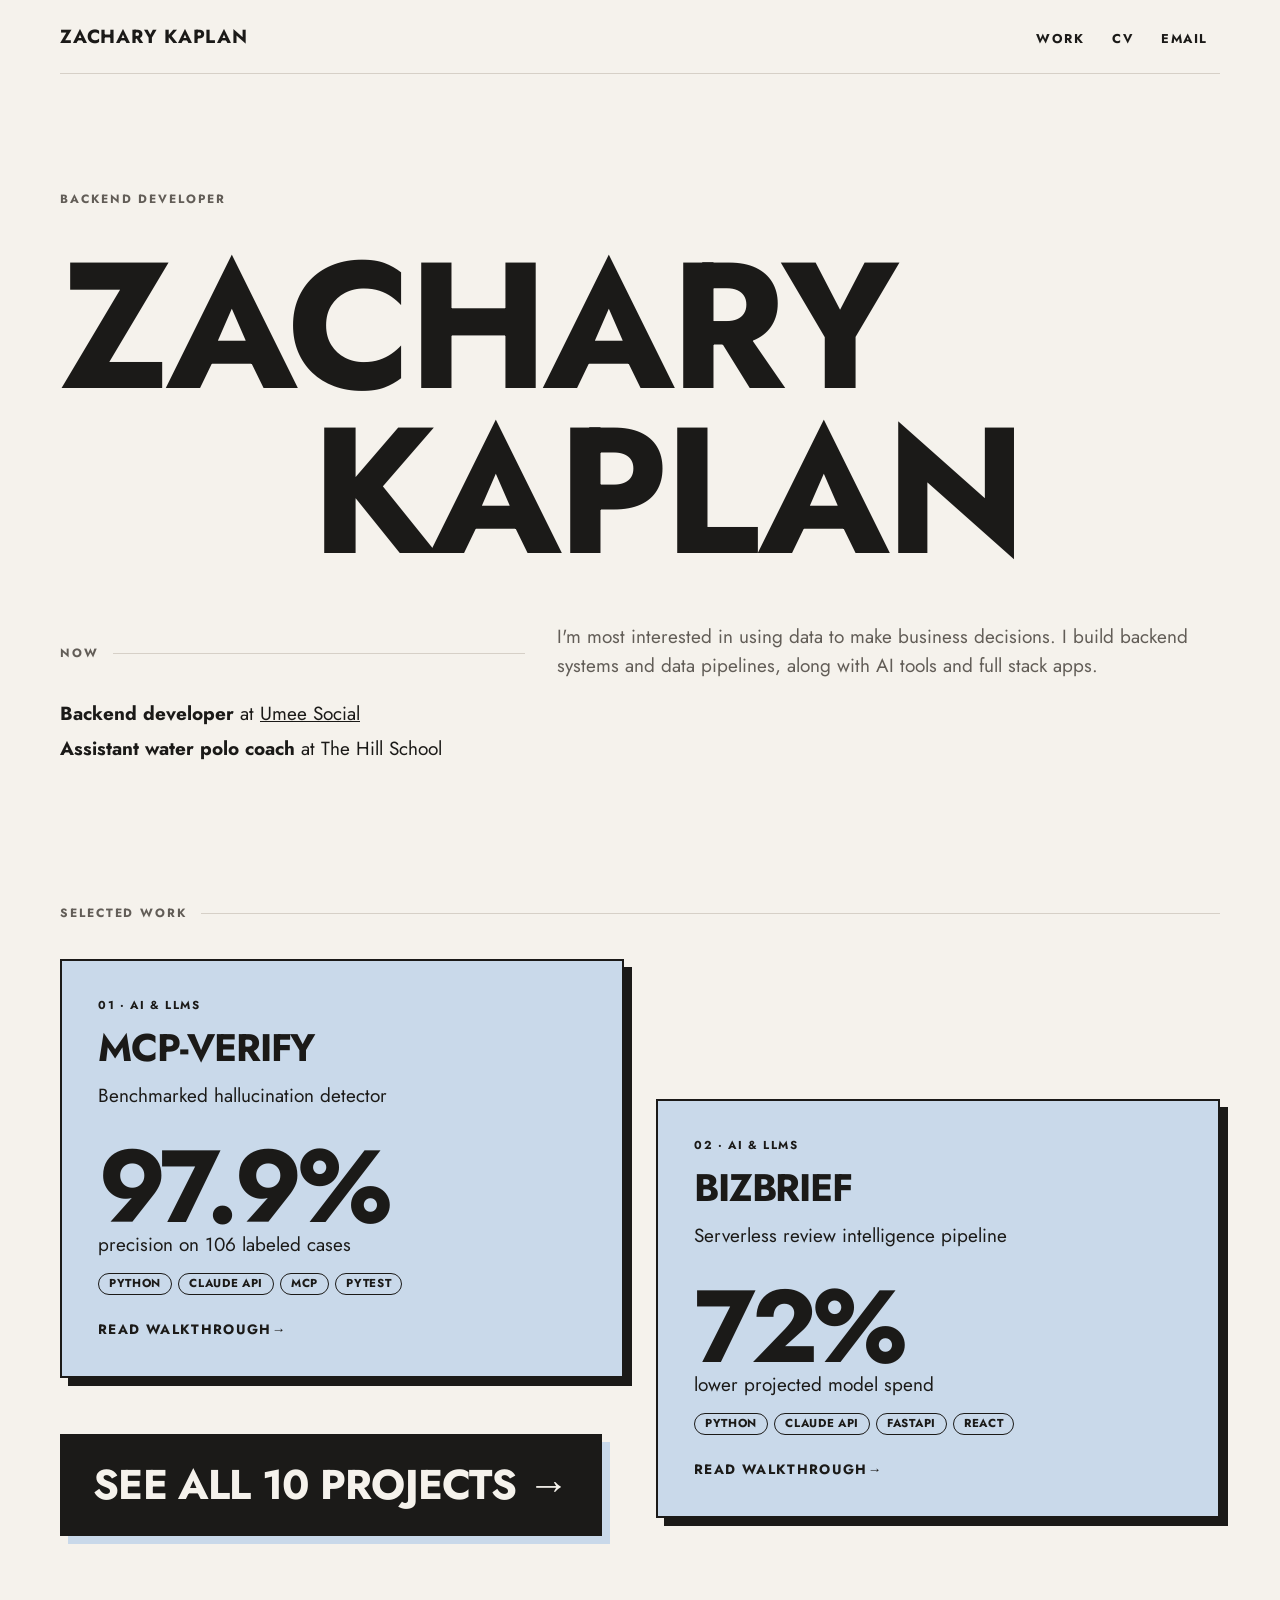
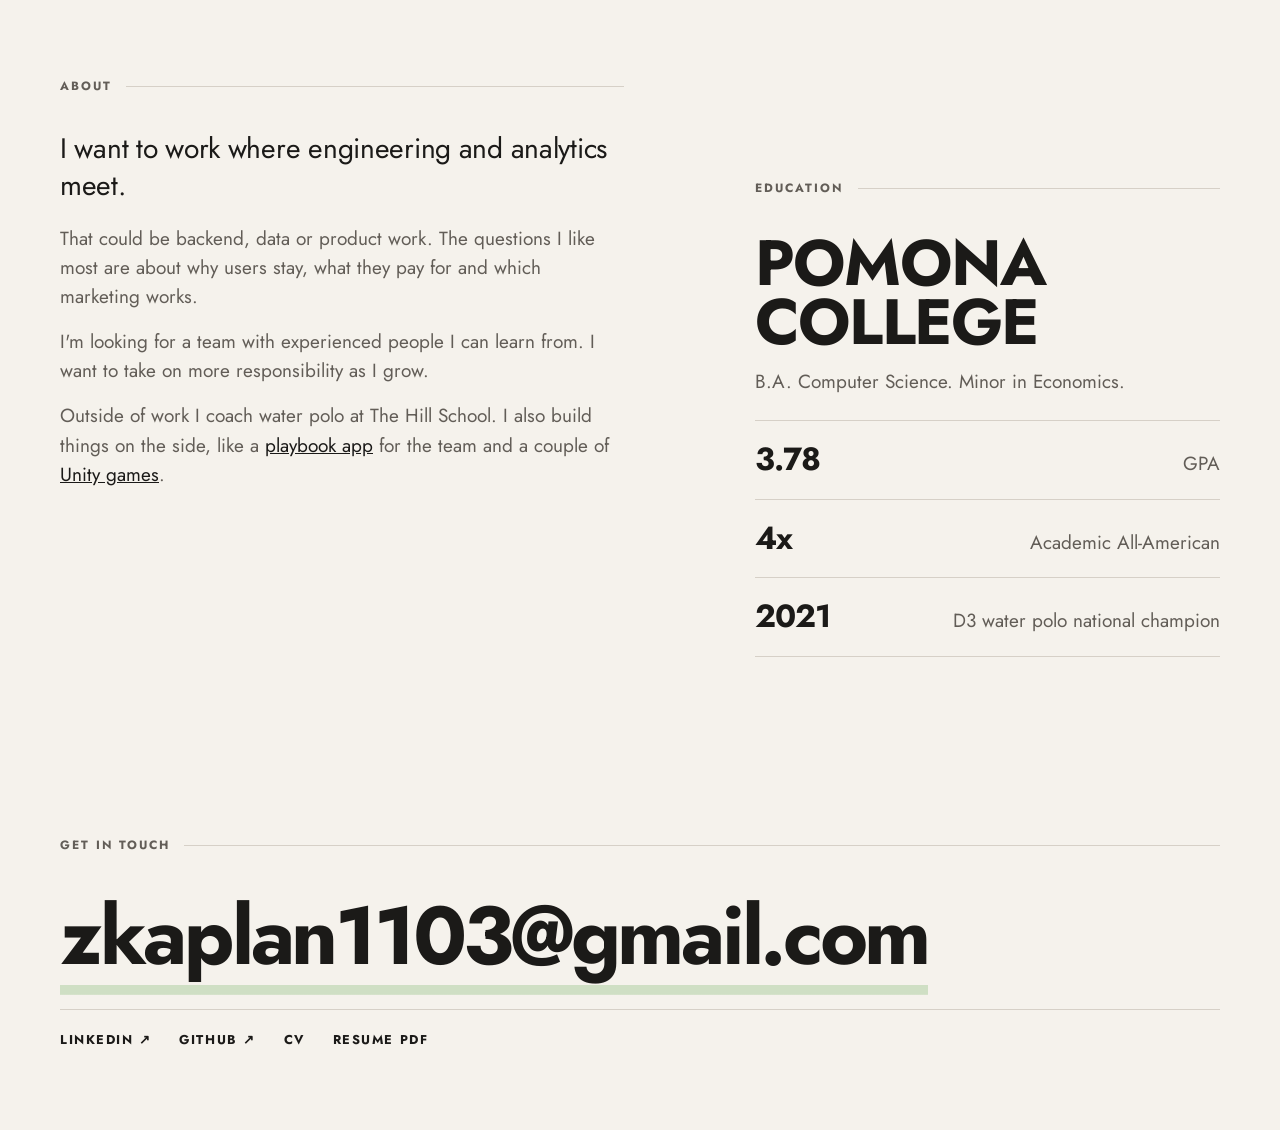
==== commit a51d46e0: "Fix home bio and About/Education layout at all widths" ====
--- a/index.html
+++ b/index.html
@@ -23,8 +23,7 @@
     <h1 class="name"><span>Zachary</span><span>Kaplan</span></h1>
   </div>
   <div class="hero-bio reveal">
-    <p class="lede">I'm most interested in using data to make business decisions.</p>
-    <p class="muted" style="margin-top:1em">I graduated from Pomona with a degree in Computer Science and a minor in Economics. Right now I work on the backend at Umee Social. The problems I care about most involve user engagement, revenue and marketing.</p>
+    <p class="muted">I'm most interested in using data to make business decisions. I build backend systems and data pipelines, along with AI tools and full stack apps.</p>
   </div>
   <div class="hero-now reveal">
     <p class="eyebrow">Now</p>
@@ -56,8 +55,8 @@
   </div>
 </section>
 
-<section class="sec stair">
-  <div class="about reveal">
+<section class="sec stair about-edu reveal">
+  <div class="about">
     <p class="eyebrow">About</p>
     <p class="lede">I want to work where engineering and analytics meet.</p>
     <div class="muted" style="margin-top:1em">
@@ -66,7 +65,7 @@
       <p>Outside of work I coach water polo at The Hill School. I also build things on the side, like a <a href="/work/water-polo-playbook/">playbook app</a> for the team and a couple of <a href="/work/?type=games">Unity games</a>.</p>
     </div>
   </div>
-  <div class="edu reveal">
+  <div class="edu">
     <p class="eyebrow">Education</p>
     <h2>Pomona<br>College</h2>
     <p class="muted" style="margin-top:.8em">B.A. Computer Science. Minor in Economics.</p>
--- a/style.css
+++ b/style.css
@@ -131,17 +131,27 @@
 
 /* Staggered home layout. Mobile stacks, desktop steps diagonally. */
 .hero { padding-top: clamp(48px, 9vw, 120px); }
-.hero-bio, .hero-now, .edu, .sel-b, .sel-cta { margin-top: 32px; }
+.hero-bio, .hero-now, .sel-b, .sel-cta { margin-top: 32px; }
+.edu { margin-top: clamp(72px, 11vw, 160px); }
 .about .muted a { color: var(--ink); }
+.cta { white-space: nowrap; }
 @media (min-width: 900px) {
   .stair { display: grid; grid-template-columns: repeat(12, 1fr); column-gap: 32px; }
   .hero-bio { grid-column: 6 / 13; margin-top: 48px; }
-  .hero-now { grid-column: 2 / 6; margin-top: -40px; }
+  .hero-now { grid-column: 1 / 6; margin-top: -40px; }
   .sel-a { grid-column: 1 / 7; grid-row: 1; }
   .sel-b { grid-column: 7 / 13; grid-row: 1 / span 2; margin-top: 140px; align-self: start; }
   .sel-cta { grid-column: 1 / 7; grid-row: 2; margin-top: 56px; }
+}
+/* ponytail: About/Education only step diagonally once Education has room for its facts on one line. */
+@media (min-width: 1100px) {
   .about { grid-column: 1 / 7; }
-  .edu { grid-column: 8 / 13; margin-top: 200px; }
+  .edu { grid-column: 8 / 13; margin-top: clamp(48px, 8vw, 140px); }
+}
+@media (min-width: 900px) and (max-width: 1099px) {
+  .about-edu { display: block; }
+  .hero-bio { grid-column: 7 / 13; }
+  .hero-now { grid-column: 1 / 7; }
 }
 .hero-now p { margin-top: .3em; }
 .sel-cta { justify-self: start; }
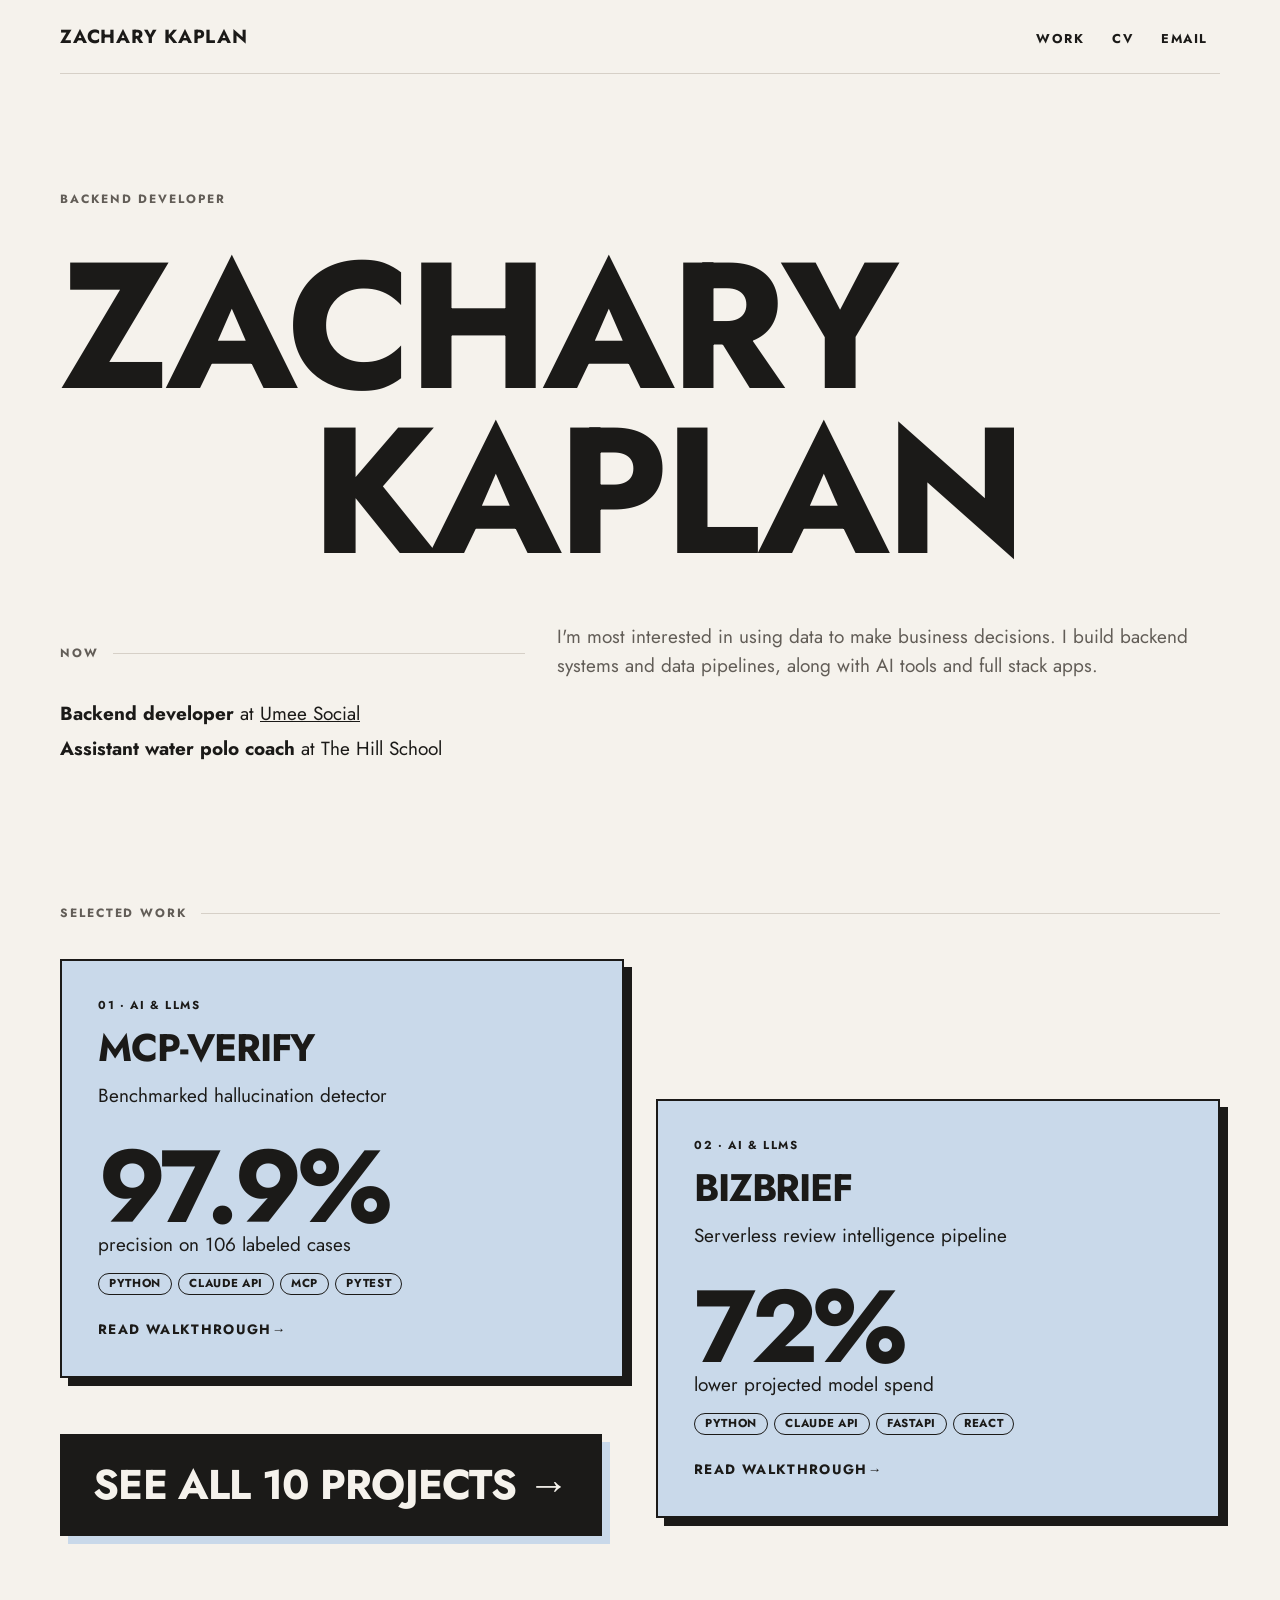
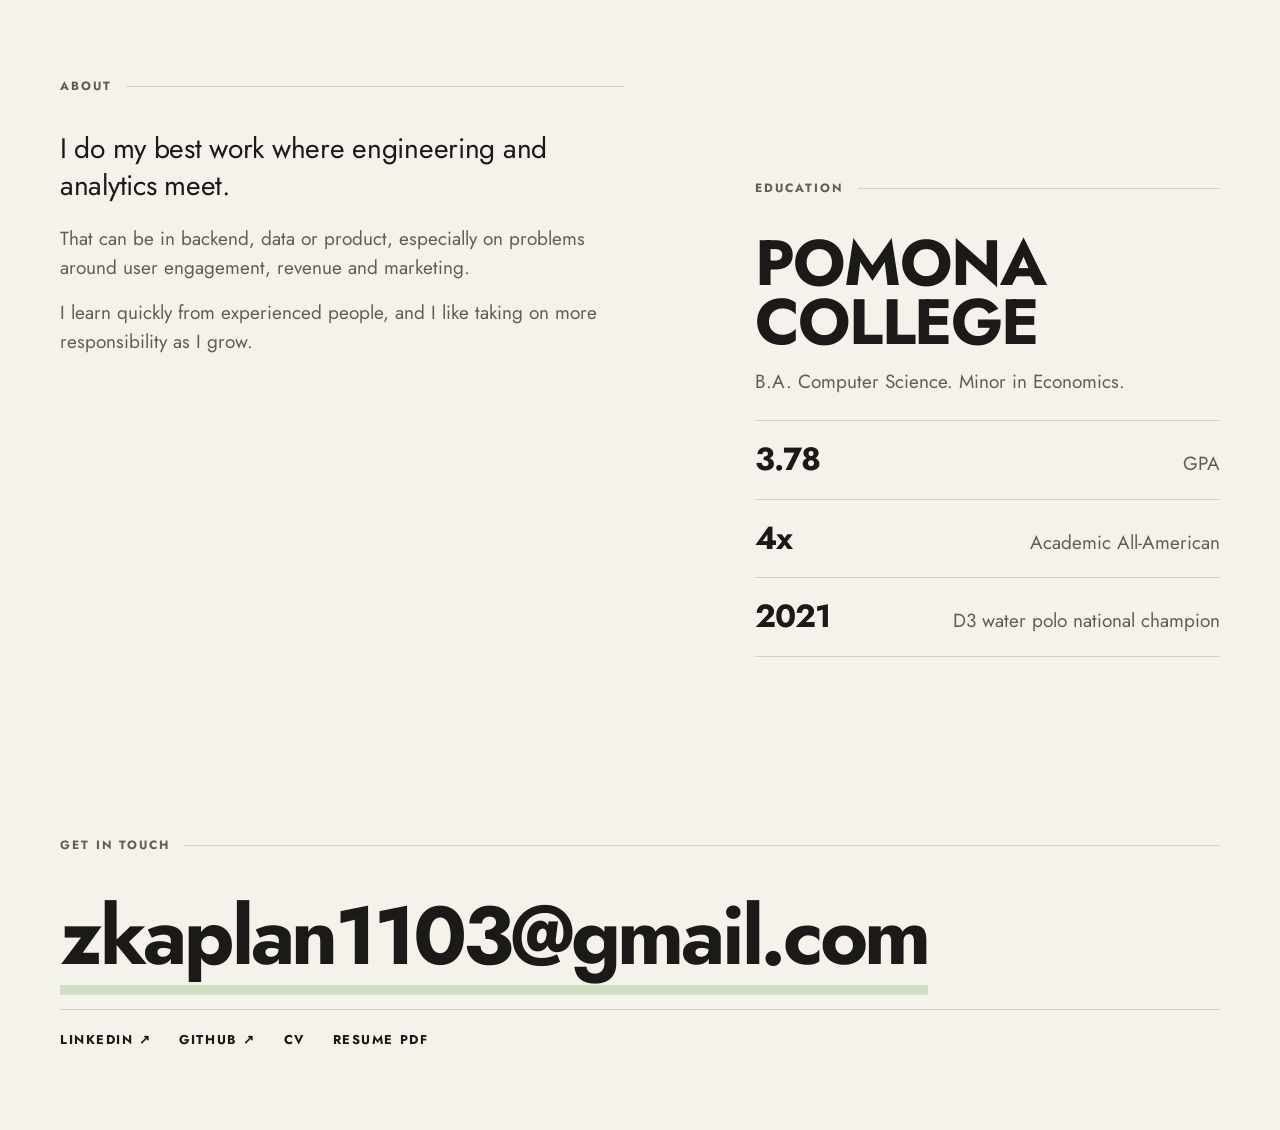
==== commit 36287205: "Tighten About copy" ====
--- a/index.html
+++ b/index.html
@@ -58,11 +58,10 @@
 <section class="sec stair about-edu reveal">
   <div class="about">
     <p class="eyebrow">About</p>
-    <p class="lede">I want to work where engineering and analytics meet.</p>
+    <p class="lede">I do my best work where engineering and analytics meet.</p>
     <div class="muted" style="margin-top:1em">
-      <p>That could be backend, data or product work. The questions I like most are about why users stay, what they pay for and which marketing works.</p>
-      <p>I'm looking for a team with experienced people I can learn from. I want to take on more responsibility as I grow.</p>
-      <p>Outside of work I coach water polo at The Hill School. I also build things on the side, like a <a href="/work/water-polo-playbook/">playbook app</a> for the team and a couple of <a href="/work/?type=games">Unity games</a>.</p>
+      <p>That can be in backend, data or product, especially on problems around user engagement, revenue and marketing.</p>
+      <p>I learn quickly from experienced people, and I like taking on more responsibility as I grow.</p>
     </div>
   </div>
   <div class="edu">
